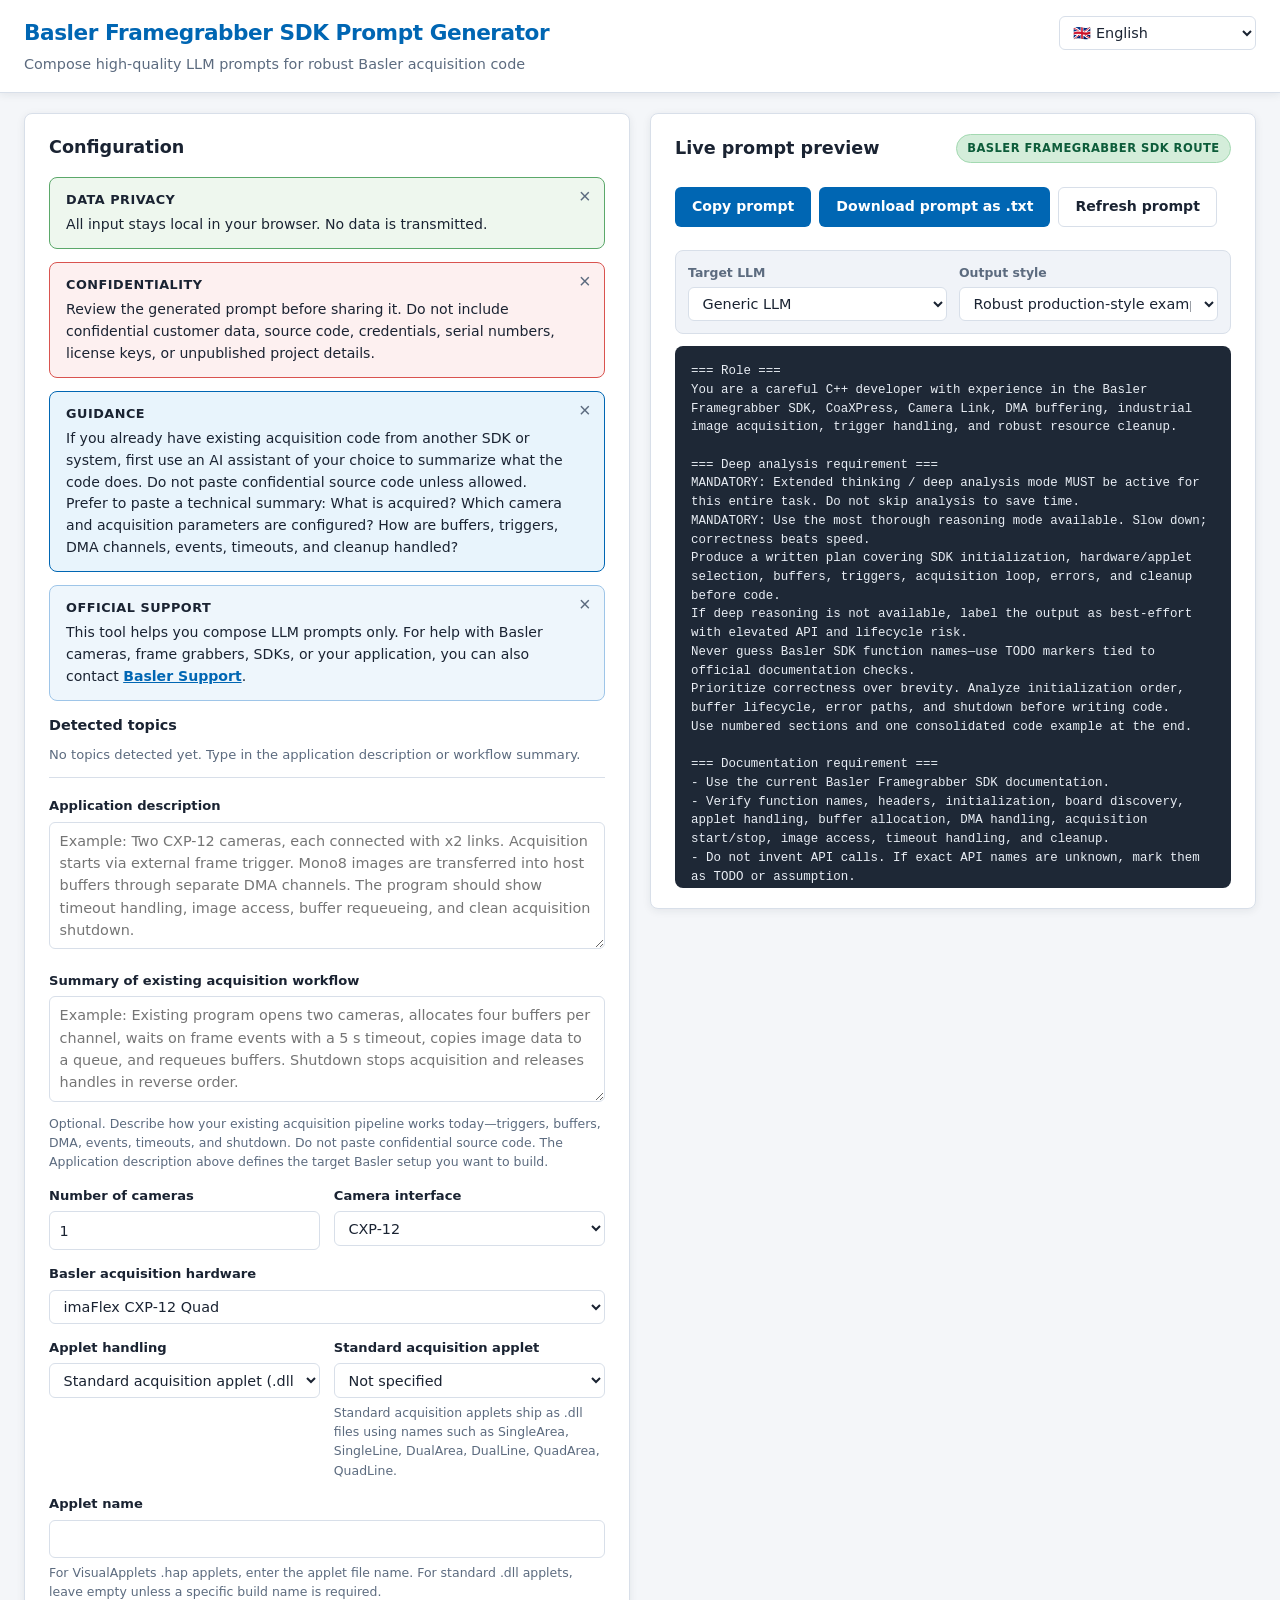
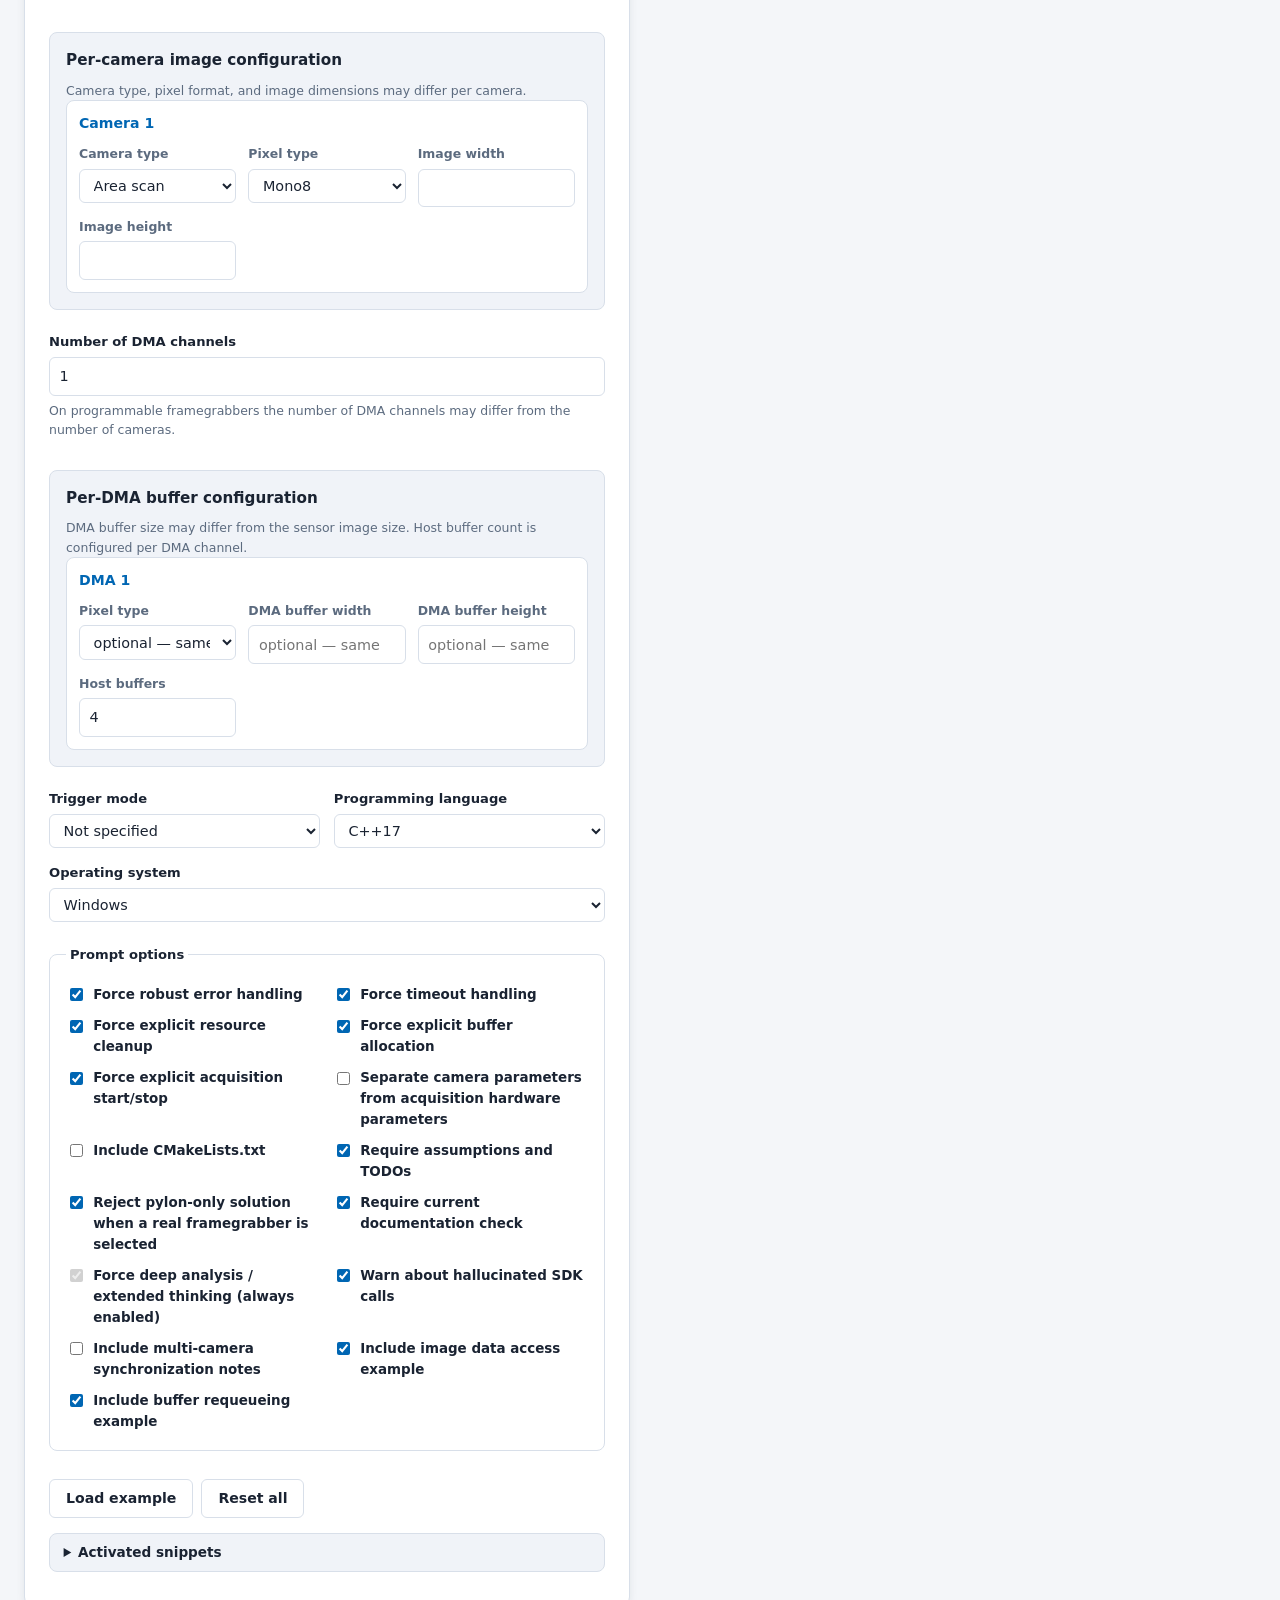
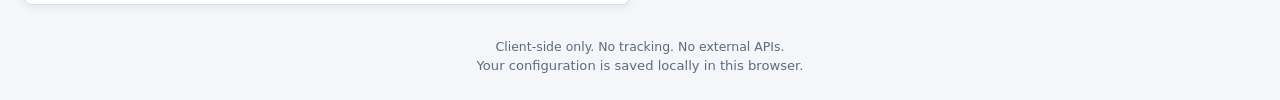
==== index.html @ e1b47b9a "Add files via upload" ====
<!DOCTYPE html>
<html lang="en">
<head>
  <meta charset="UTF-8">
  <meta name="viewport" content="width=device-width, initial-scale=1.0">
  <meta name="description" content="Compose high-quality LLM prompts for robust Basler Framegrabber SDK and pylon SDK acquisition code. Runs entirely in your browser.">
  <meta name="theme-color" content="#0066b3">
  <meta name="color-scheme" content="light">
  <meta property="og:type" content="website">
  <meta property="og:title" content="Basler Framegrabber SDK Prompt Generator">
  <meta property="og:description" content="Compose high-quality LLM prompts for robust Basler Framegrabber SDK and pylon SDK acquisition code. Runs entirely in your browser.">
  <title>Basler Framegrabber SDK Prompt Generator</title>
  <link rel="icon" href="favicon.svg" type="image/svg+xml">
  <link rel="stylesheet" href="style.css">
</head>
<body>
  <a class="skip-link" href="#main-content">Skip to main content</a>
  <noscript>
    <div class="noscript-banner" role="alert">
      This tool requires JavaScript. Enable JavaScript in your browser to generate prompts.
    </div>
  </noscript>
  <header class="site-header">
    <div class="header-inner">
      <div class="brand">
        <h1 id="site-title">Basler Framegrabber SDK Prompt Generator</h1>
        <p id="site-subtitle" class="subtitle">Compose high-quality LLM prompts for robust Basler acquisition code</p>
      </div>
      <div class="header-controls">
        <label for="ui-language" class="sr-only">UI language</label>
        <select id="ui-language" class="lang-select" aria-label="UI language"></select>
      </div>
    </div>
  </header>

  <main id="main-content" class="main-layout">
    <section class="panel panel-inputs" aria-labelledby="inputs-heading">
      <h2 id="inputs-heading" class="panel-title">Configuration</h2>

      <div class="notice notice-privacy dismissible-notice" role="status" data-notice-id="privacy">
        <button type="button" class="notice-dismiss" aria-label="Dismiss">×</button>
        <strong id="privacy-label">Data privacy</strong>
        <p id="privacy-text">All input stays local in your browser. No data is transmitted.</p>
      </div>

      <div class="notice notice-confidential dismissible-notice" role="alert" data-notice-id="confidential">
        <button type="button" class="notice-dismiss" aria-label="Dismiss">×</button>
        <strong id="confidential-label">Confidentiality</strong>
        <p id="confidential-text">Review the generated prompt before sharing it. Do not include confidential customer data, source code, credentials, serial numbers, license keys, or unpublished project details.</p>
      </div>

      <div class="notice notice-guidance dismissible-notice" data-notice-id="guidance">
        <button type="button" class="notice-dismiss" aria-label="Dismiss">×</button>
        <strong id="guidance-label">Guidance</strong>
        <p id="guidance-text">If you already have existing acquisition code from another SDK or system, first use an AI assistant of your choice to summarize what the code does. Do not paste confidential source code unless allowed. Prefer to paste a technical summary: What is acquired? Which camera and acquisition parameters are configured? How are buffers, triggers, DMA channels, events, timeouts, and cleanup handled?</p>
      </div>

      <div class="notice notice-support dismissible-notice" role="status" data-notice-id="support">
        <button type="button" class="notice-dismiss" aria-label="Dismiss">×</button>
        <strong id="support-label">Official support</strong>
        <p id="support-text">This tool helps you compose LLM prompts only. For help with Basler cameras, frame grabbers, SDKs, or your application, you can also contact <a href="https://www.baslerweb.com/en/support/contact" rel="noopener noreferrer" target="_blank">Basler Support</a>.</p>
      </div>

      <form id="prompt-form" class="config-form" novalidate>
        <div class="detected-section detected-section-top">
          <h3 id="detected-topics-title">Detected topics</h3>
          <div id="detected-tags" class="tag-list" aria-live="polite"></div>
          <p id="no-topics-text" class="muted-text hidden">No topics detected yet. Type in the application description or workflow summary.</p>
        </div>

        <div class="form-group">
          <label for="app-description" id="label-app-description">Application description</label>
          <textarea id="app-description" rows="5" placeholder=""></textarea>
        </div>

        <div class="form-group">
          <label for="workflow-summary" id="label-workflow-summary">Summary of existing acquisition workflow</label>
          <textarea id="workflow-summary" rows="4" placeholder=""></textarea>
          <p class="help-text" id="help-workflow-summary">Paste a summary of what your existing code does, not necessarily the source code itself.</p>
        </div>

        <div class="form-row">
          <div class="form-group" id="camera-count-group">
            <label for="camera-count" id="label-camera-count">Number of cameras</label>
            <input type="number" id="camera-count" min="1" value="1">
            <p id="warning-camera-count-mismatch" class="field-warning hidden" role="alert"></p>
          </div>
          <div class="form-group">
            <label for="camera-interface" id="label-camera-interface">Camera interface</label>
            <select id="camera-interface"></select>
          </div>
        </div>

        <div class="form-group">
          <label for="hardware" id="label-hardware">Basler acquisition hardware</label>
          <select id="hardware" required></select>
        </div>

        <div id="warning-interface-card" class="warning-box hidden" role="alert"></div>
        <div id="warning-interface-route" class="warning-box hidden" role="alert"></div>
        <div id="warning-cof" class="warning-box hidden" role="alert"></div>
        <div id="warning-applet" class="warning-box hidden" role="alert"></div>

        <div class="form-row">
          <div class="form-group">
            <label for="applet-handling" id="label-applet-handling">Applet handling</label>
            <select id="applet-handling"></select>
          </div>
          <div class="form-group">
            <label for="standard-acq-applet" id="label-standard-acq-applet">Standard acquisition applet</label>
            <select id="standard-acq-applet"></select>
            <p class="help-text hidden" id="help-standard-acq"></p>
            <p class="help-text hidden" id="help-standard-acq-imaflex2"></p>
          </div>
        </div>

        <div class="form-row">
          <div class="form-group form-group-wide">
            <label for="applet-name" id="label-applet-name">Applet / .hap name</label>
            <input type="text" id="applet-name" autocomplete="off">
            <p class="help-text" id="help-applet-name"></p>
            <p class="help-text hidden" id="help-auto-acq-applet"></p>
          </div>
        </div>

        <div id="warning-acquisition-hw" class="warning-box hidden" role="status"></div>

        <div id="per-camera-section" class="per-camera-section">
          <h3 id="per-camera-title" class="subsection-title">Per-camera image configuration</h3>
          <p class="help-text" id="help-per-camera-dims">Camera type, pixel format, and image dimensions may differ per camera.</p>
          <div id="per-camera-fields" class="per-camera-fields"></div>
        </div>

        <div class="form-row" id="dma-count-row">
          <div class="form-group" id="dma-count-group">
            <label for="dma-count" id="label-dma-count">Number of DMA channels</label>
            <input type="number" id="dma-count" min="1" value="1">
            <p class="help-text" id="help-dma-count-separate">On programmable framegrabbers the number of DMA channels may differ from the number of cameras.</p>
          </div>
        </div>

        <div id="per-dma-section" class="per-camera-section">
          <h3 id="per-dma-title" class="subsection-title">Per-DMA buffer configuration</h3>
          <p class="help-text" id="help-per-dma-dims">DMA buffer size and pixel format may differ from the sensor image and from other DMA channels. Host buffer count is configured per DMA channel.</p>
          <p class="help-text hidden" id="help-dma-pylon"></p>
          <div id="per-dma-fields" class="per-camera-fields"></div>
        </div>

        <div class="form-row">
          <div class="form-group">
            <label for="trigger-mode" id="label-trigger-mode">Trigger mode</label>
            <select id="trigger-mode"></select>
          </div>
          <div class="form-group">
            <label for="programming-language" id="label-programming-language">Programming language</label>
            <select id="programming-language"></select>
          </div>
        </div>

        <div class="form-row">
          <div class="form-group form-group-wide">
            <label for="operating-system" id="label-operating-system">Operating system</label>
            <select id="operating-system"></select>
          </div>
        </div>

        <fieldset class="checkbox-group">
          <legend id="legend-options">Prompt options</legend>
          <div class="checkbox-grid" id="checkbox-container"></div>
        </fieldset>

        <div class="action-bar">
          <button type="button" id="btn-load-example" class="btn btn-secondary">Load example</button>
          <button type="button" id="btn-reset" class="btn btn-secondary">Reset all</button>
        </div>

        <details class="snippets-details snippets-details-bottom" id="snippets-details">
          <summary id="snippets-summary">Activated snippets</summary>
          <ul id="activated-snippets" class="snippet-list"></ul>
        </details>
      </form>
    </section>

    <section class="panel panel-preview" aria-labelledby="preview-heading">
      <div class="preview-header">
        <h2 id="preview-heading" class="panel-title">Live prompt preview</h2>
        <span id="sdk-route-badge" class="route-badge route-framegrabber">Basler Framegrabber SDK route</span>
      </div>

      <div class="preview-actions">
        <button type="button" id="btn-copy" class="btn btn-primary">Copy prompt</button>
        <button type="button" id="btn-download" class="btn btn-primary">Download prompt as .txt</button>
        <button type="button" id="btn-refresh" class="btn btn-secondary">Refresh prompt</button>
      </div>

      <p id="copy-status" class="status-text" aria-live="polite"></p>

      <div class="preview-output-controls">
        <div class="form-group">
          <label for="target-llm" id="label-target-llm">Target LLM</label>
          <select id="target-llm"></select>
        </div>
        <div class="form-group">
          <label for="output-style" id="label-output-style">Output style</label>
          <select id="output-style"></select>
        </div>
      </div>

      <pre id="prompt-preview" class="prompt-preview" aria-label="Generated prompt preview"></pre>
    </section>
  </main>

  <footer class="site-footer">
    <p id="footer-text">Client-side only. No tracking. No external APIs.</p>
    <p id="footer-autosave" class="footer-note">Your configuration is saved locally in this browser.</p>
  </footer>

  <script src="prompt-bodies.js"></script>
  <script src="prompt-locales-extra.js"></script>
  <script src="script.js"></script>
</body>
</html>
---- style.css ----
/* Basler Framegrabber SDK Prompt Generator — styles */

:root {
  --bg: #f4f6f9;
  --surface: #ffffff;
  --surface-alt: #f0f3f8;
  --text: #1a2332;
  --text-muted: #5c6b7f;
  --border: #d8dfe9;
  --accent: #0066b3;
  --accent-hover: #004f8c;
  --accent-light: #e8f4fc;
  --success: #1a7f4b;
  --warning-bg: #fff8e6;
  --warning-border: #e6a800;
  --warning-text: #6b4f00;
  --danger-bg: #fef2f2;
  --danger-border: #e05252;
  --privacy-bg: #eef7ee;
  --privacy-border: #5ba86a;
  --confidential-bg: #fdf0f0;
  --confidential-border: #d9534f;
  --route-fg: #0d5c3a;
  --route-fg-bg: #d4edda;
  --route-pylon: #5c3d0d;
  --route-pylon-bg: #fff3cd;
  --radius: 8px;
  --shadow: 0 2px 8px rgba(26, 35, 50, 0.08);
  --font: "Segoe UI", system-ui, -apple-system, BlinkMacSystemFont, sans-serif;
  --mono: "Cascadia Code", "Consolas", "Courier New", monospace;
  --header-h: auto;
}

*,
*::before,
*::after {
  box-sizing: border-box;
}

html {
  scroll-behavior: smooth;
}

body {
  margin: 0;
  font-family: var(--font);
  font-size: 15px;
  line-height: 1.55;
  color: var(--text);
  background: var(--bg);
  min-height: 100vh;
}

.skip-link {
  position: absolute;
  left: -9999px;
  top: 0;
  z-index: 1000;
  padding: 0.6rem 1rem;
  background: var(--accent);
  color: #fff;
  text-decoration: none;
  border-radius: 0 0 var(--radius) 0;
  font-weight: 600;
}

.skip-link:focus {
  left: 0;
}

.noscript-banner {
  margin: 0;
  padding: 0.85rem 1rem;
  background: var(--warning-bg);
  border-bottom: 1px solid var(--warning-border);
  color: var(--warning-text);
  text-align: center;
  font-weight: 600;
}

.not-found-page {
  max-width: 36rem;
  margin: 4rem auto;
  padding: 1.5rem;
  text-align: center;
}

.not-found-page h1 {
  margin-top: 0;
}

.not-found-page .btn {
  display: inline-block;
  text-decoration: none;
}

.footer-note {
  margin: 0.35rem 0 0;
  font-size: 0.82rem;
  color: var(--text-muted);
}

.sr-only {
  position: absolute;
  width: 1px;
  height: 1px;
  padding: 0;
  margin: -1px;
  overflow: hidden;
  clip: rect(0, 0, 0, 0);
  white-space: nowrap;
  border: 0;
}

/* Header */
.site-header {
  background: var(--surface);
  border-bottom: 1px solid var(--border);
  box-shadow: var(--shadow);
  position: sticky;
  top: 0;
  z-index: 100;
}

.header-inner {
  max-width: 1440px;
  margin: 0 auto;
  padding: 1rem 1.5rem;
  display: flex;
  flex-wrap: wrap;
  align-items: flex-start;
  justify-content: space-between;
  gap: 1rem;
}

.brand h1 {
  margin: 0;
  font-size: 1.35rem;
  font-weight: 650;
  color: var(--accent);
  letter-spacing: -0.02em;
}

.subtitle {
  margin: 0.25rem 0 0;
  font-size: 0.9rem;
  color: var(--text-muted);
}

.header-controls select,
.lang-select {
  min-width: 160px;
}

/* Main layout */
.main-layout {
  max-width: 1440px;
  margin: 0 auto;
  padding: 1.25rem 1.5rem 2rem;
  display: grid;
  grid-template-columns: minmax(320px, 1fr) minmax(360px, 1fr);
  gap: 1.25rem;
  align-items: start;
}

.panel {
  background: var(--surface);
  border: 1px solid var(--border);
  border-radius: var(--radius);
  box-shadow: var(--shadow);
  padding: 1.25rem 1.5rem;
}

.panel-title {
  margin: 0 0 1rem;
  font-size: 1.1rem;
  font-weight: 650;
  color: var(--text);
}

/* Notices */
.notice {
  border-radius: var(--radius);
  padding: 0.75rem 1rem;
  margin-bottom: 0.85rem;
  font-size: 0.88rem;
  position: relative;
  padding-right: 2rem;
}

.dismissible-notice.hidden {
  display: none;
}

.notice-dismiss {
  position: absolute;
  top: 0.35rem;
  right: 0.45rem;
  width: 1.5rem;
  height: 1.5rem;
  border: none;
  background: transparent;
  color: var(--text-muted);
  font-size: 1.25rem;
  line-height: 1;
  cursor: pointer;
  border-radius: 4px;
  padding: 0;
}

.notice-dismiss:hover {
  color: var(--text);
  background: rgba(0, 0, 0, 0.06);
}

.notice strong {
  display: block;
  margin-bottom: 0.25rem;
  font-size: 0.8rem;
  text-transform: uppercase;
  letter-spacing: 0.04em;
}

.notice p {
  margin: 0;
}

.notice-privacy {
  background: var(--privacy-bg);
  border: 1px solid var(--privacy-border);
}

.notice-confidential {
  background: var(--confidential-bg);
  border: 1px solid var(--confidential-border);
}

.notice-guidance {
  background: var(--accent-light);
  border: 1px solid var(--accent);
}

.notice-support {
  background: #eef6fc;
  border: 1px solid #9ec5e8;
}

.notice a {
  color: var(--accent);
  font-weight: 600;
}

.notice a:hover {
  text-decoration: underline;
}

/* Warnings */
.warning-box {
  background: var(--warning-bg);
  border: 1px solid var(--warning-border);
  color: var(--warning-text);
  border-radius: var(--radius);
  padding: 0.65rem 0.9rem;
  margin-bottom: 0.85rem;
  font-size: 0.88rem;
}

.warning-box.hidden {
  display: none;
}

/* Form */
.config-form {
  display: flex;
  flex-direction: column;
  gap: 0.15rem;
}

.form-group {
  margin-bottom: 0.75rem;
  flex: 1;
  min-width: 0;
}

.form-row {
  display: flex;
  gap: 0.85rem;
  flex-wrap: wrap;
}

.form-row .form-group {
  flex: 1 1 140px;
}

label {
  display: block;
  font-size: 0.82rem;
  font-weight: 600;
  margin-bottom: 0.3rem;
  color: var(--text);
}

input[type="text"],
input[type="number"],
select,
textarea {
  width: 100%;
  font: inherit;
  font-size: 0.9rem;
  padding: 0.45rem 0.6rem;
  border: 1px solid var(--border);
  border-radius: 6px;
  background: var(--surface);
  color: var(--text);
  transition: border-color 0.15s, box-shadow 0.15s;
}

input:focus,
select:focus,
textarea:focus {
  outline: none;
  border-color: var(--accent);
  box-shadow: 0 0 0 3px rgba(0, 102, 179, 0.15);
}

input:disabled,
select:disabled,
textarea:disabled {
  background: var(--surface-alt);
  color: var(--text-muted);
  cursor: not-allowed;
}

textarea {
  resize: vertical;
  min-height: 80px;
}

.help-text {
  margin: 0.3rem 0 0;
  font-size: 0.78rem;
  color: var(--text-muted);
}

.help-text.hidden {
  display: none;
}

/* Checkboxes */
.checkbox-group {
  border: 1px solid var(--border);
  border-radius: var(--radius);
  padding: 0.75rem 1rem;
  margin: 0.5rem 0 0.85rem;
}

.checkbox-group legend {
  font-size: 0.82rem;
  font-weight: 600;
  padding: 0 0.25rem;
}

.checkbox-grid {
  display: grid;
  grid-template-columns: repeat(auto-fill, minmax(240px, 1fr));
  gap: 0.35rem 0.75rem;
  margin-top: 0.5rem;
}

.checkbox-item {
  display: flex;
  align-items: flex-start;
  gap: 0.45rem;
  font-size: 0.84rem;
  cursor: pointer;
}

.checkbox-item input {
  margin-top: 0.2rem;
  flex-shrink: 0;
  accent-color: var(--accent);
}

/* Tags */
.detected-section {
  margin-top: 0.5rem;
}

.detected-section-top {
  margin-top: 0;
  margin-bottom: 1rem;
  padding-bottom: 0.75rem;
  border-bottom: 1px solid var(--border);
}

.snippets-details-top,
.snippets-details-bottom {
  margin-top: 1rem;
  margin-bottom: 0;
}

.form-group-wide {
  flex: 1 1 100%;
}

.detected-section h3 {
  margin: 0 0 0.5rem;
  font-size: 0.9rem;
  font-weight: 600;
}

.tag-list {
  display: flex;
  flex-wrap: wrap;
  gap: 0.4rem;
}

.tag {
  display: inline-block;
  padding: 0.2rem 0.55rem;
  font-size: 0.78rem;
  font-weight: 500;
  background: var(--accent-light);
  color: var(--accent);
  border: 1px solid rgba(0, 102, 179, 0.25);
  border-radius: 999px;
}

.muted-text {
  font-size: 0.82rem;
  color: var(--text-muted);
  margin: 0;
}

.muted-text.hidden {
  display: none;
}

/* Snippets collapsible */
.snippets-details {
  margin: 0.75rem 0;
  border: 1px solid var(--border);
  border-radius: var(--radius);
  padding: 0.5rem 0.85rem;
  background: var(--surface-alt);
}

.snippets-details summary {
  cursor: pointer;
  font-size: 0.85rem;
  font-weight: 600;
  user-select: none;
}

.snippet-list {
  margin: 0.65rem 0 0.25rem;
  padding-left: 1.2rem;
  font-size: 0.82rem;
  color: var(--text-muted);
}

.snippet-list li {
  margin-bottom: 0.45rem;
}

.snippet-list strong {
  color: var(--text);
  font-size: 0.8rem;
}

/* Buttons */
.action-bar,
.preview-actions {
  display: flex;
  flex-wrap: wrap;
  gap: 0.5rem;
  margin-top: 0.75rem;
}

.btn {
  font: inherit;
  font-size: 0.88rem;
  font-weight: 600;
  padding: 0.5rem 1rem;
  border-radius: 6px;
  border: 1px solid transparent;
  cursor: pointer;
  transition: background 0.15s, border-color 0.15s, transform 0.1s;
}

.btn:active {
  transform: scale(0.98);
}

.btn-primary {
  background: var(--accent);
  color: #fff;
}

.btn-primary:hover {
  background: var(--accent-hover);
}

.btn-secondary {
  background: var(--surface);
  color: var(--text);
  border-color: var(--border);
}

.btn-secondary:hover {
  background: var(--surface-alt);
  border-color: var(--accent);
}

/* Preview panel */
.panel-preview {
  position: sticky;
  top: 5.5rem;
  max-height: calc(100vh - 6.5rem);
  display: flex;
  flex-direction: column;
}

.preview-header {
  display: flex;
  flex-wrap: wrap;
  align-items: center;
  justify-content: space-between;
  gap: 0.5rem;
  margin-bottom: 0.75rem;
}

.preview-header .panel-title {
  margin: 0;
}

.preview-output-controls {
  display: grid;
  grid-template-columns: 1fr 1fr;
  gap: 0.75rem;
  margin-bottom: 0.75rem;
  padding: 0.75rem;
  background: var(--surface-alt);
  border: 1px solid var(--border);
  border-radius: var(--radius);
}

.preview-output-controls .form-group {
  margin: 0;
}

.preview-output-controls label {
  font-size: 0.78rem;
  color: var(--text-muted);
  margin-bottom: 0.25rem;
}

.preview-output-controls select {
  width: 100%;
}

@media (max-width: 520px) {
  .preview-output-controls {
    grid-template-columns: 1fr;
  }
}

.route-badge {
  display: inline-block;
  font-size: 0.72rem;
  font-weight: 700;
  text-transform: uppercase;
  letter-spacing: 0.04em;
  padding: 0.3rem 0.65rem;
  border-radius: 999px;
  white-space: nowrap;
}

.route-framegrabber {
  background: var(--route-fg-bg);
  color: var(--route-fg);
  border: 1px solid #a3d9b1;
}

.route-pylon {
  background: var(--route-pylon-bg);
  color: var(--route-pylon);
  border: 1px solid #e6c87a;
}

.status-text {
  font-size: 0.8rem;
  color: var(--success);
  margin: 0 0 0.5rem;
  min-height: 1.2em;
}

.prompt-preview {
  flex: 1;
  overflow: auto;
  margin: 0;
  padding: 1rem;
  font-family: var(--mono);
  font-size: 0.78rem;
  line-height: 1.5;
  background: #1e2836;
  color: #e8edf4;
  border-radius: var(--radius);
  white-space: pre-wrap;
  word-break: break-word;
  min-height: 400px;
}

/* Footer */
.site-footer {
  max-width: 1440px;
  margin: 0 auto;
  padding: 0 1.5rem 1.5rem;
  text-align: center;
  font-size: 0.78rem;
  color: var(--text-muted);
}

.site-footer p {
  margin: 0;
}

/* Responsive */
@media (max-width: 960px) {
  .main-layout {
    grid-template-columns: 1fr;
  }

  .panel-preview {
    position: static;
    max-height: none;
  }

  .prompt-preview {
    min-height: 300px;
  }
}

@media (max-width: 480px) {
  .header-inner,
  .main-layout {
    padding-left: 1rem;
    padding-right: 1rem;
  }

  .checkbox-grid {
    grid-template-columns: 1fr;
  }
}

/* Reduced motion */
@media (prefers-reduced-motion: reduce) {
  html {
    scroll-behavior: auto;
  }

  .btn:active {
    transform: none;
  }
}

/* Print */
@media print {
  .site-header,
  .panel-inputs,
  .preview-actions,
  .site-footer {
    display: none;
  }

  .main-layout {
    display: block;
    padding: 0;
  }

  .panel-preview {
    position: static;
    border: none;
    box-shadow: none;
  }

  .prompt-preview {
    background: #fff;
    color: #000;
    border: 1px solid #ccc;
  }
}

/* Per-camera configuration */
.per-camera-section {
  margin: 1rem 0 1.25rem;
  padding: 1rem;
  background: var(--surface-alt);
  border: 1px solid var(--border);
  border-radius: var(--radius);
}

.subsection-title {
  margin: 0 0 0.5rem;
  font-size: 0.95rem;
  font-weight: 600;
  color: var(--text);
}

.per-camera-fields {
  display: flex;
  flex-direction: column;
  gap: 0.85rem;
}

.per-camera-row {
  padding: 0.75rem;
  background: var(--surface);
  border: 1px solid var(--border);
  border-radius: var(--radius);
}

.per-camera-row-title {
  margin: 0 0 0.6rem;
  font-size: 0.88rem;
  font-weight: 600;
  color: var(--accent);
}

.per-camera-grid {
  display: grid;
  grid-template-columns: repeat(auto-fill, minmax(7.5rem, 1fr));
  gap: 0.6rem 0.75rem;
}

.per-camera-grid .form-group {
  margin: 0;
}

.per-camera-grid label {
  font-size: 0.78rem;
  color: var(--text-muted);
}

.per-camera-grid select {
  width: 100%;
  min-width: 0;
}

.per-camera-grid input {
  width: 100%;
  min-width: 0;
}

/* Camera count mismatch warning */
.field-warning {
  display: flex;
  align-items: flex-start;
  gap: 0.35rem;
  margin: 0.35rem 0 0;
  font-size: 0.82rem;
  color: #c62828;
  line-height: 1.4;
}

.field-warning::before {
  content: "⚠";
  flex-shrink: 0;
  font-size: 0.9rem;
}

.field-warning.hidden {
  display: none;
}

#camera-count-group.has-mismatch label {
  color: #c62828;
}

#camera-count-group.has-mismatch #camera-count {
  border-color: #c62828;
  box-shadow: 0 0 0 2px rgba(198, 40, 40, 0.15);
}
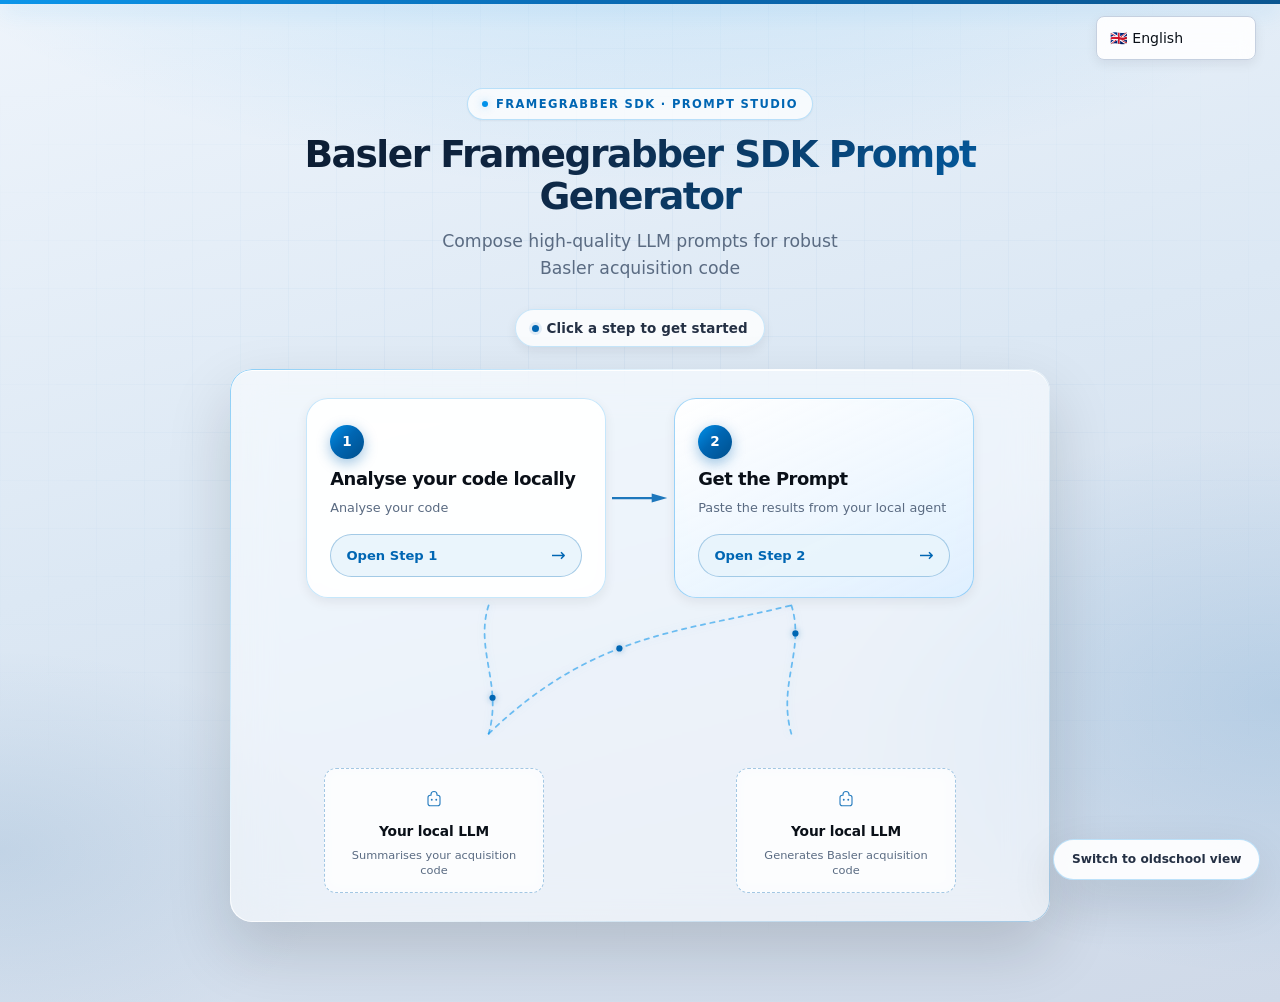
==== commit da0a2892: "Version 2.0" ====
--- a/index.html
+++ b/index.html
@@ -1,222 +1,409 @@
-<!DOCTYPE html>
-<html lang="en">
-<head>
-  <meta charset="UTF-8">
-  <meta name="viewport" content="width=device-width, initial-scale=1.0">
-  <meta name="description" content="Compose high-quality LLM prompts for robust Basler Framegrabber SDK and pylon SDK acquisition code. Runs entirely in your browser.">
-  <meta name="theme-color" content="#0066b3">
-  <meta name="color-scheme" content="light">
-  <meta property="og:type" content="website">
-  <meta property="og:title" content="Basler Framegrabber SDK Prompt Generator">
-  <meta property="og:description" content="Compose high-quality LLM prompts for robust Basler Framegrabber SDK and pylon SDK acquisition code. Runs entirely in your browser.">
-  <title>Basler Framegrabber SDK Prompt Generator</title>
-  <link rel="icon" href="favicon.svg" type="image/svg+xml">
-  <link rel="stylesheet" href="style.css">
-</head>
-<body>
-  <a class="skip-link" href="#main-content">Skip to main content</a>
-  <noscript>
-    <div class="noscript-banner" role="alert">
-      This tool requires JavaScript. Enable JavaScript in your browser to generate prompts.
-    </div>
-  </noscript>
-  <header class="site-header">
-    <div class="header-inner">
-      <div class="brand">
-        <h1 id="site-title">Basler Framegrabber SDK Prompt Generator</h1>
-        <p id="site-subtitle" class="subtitle">Compose high-quality LLM prompts for robust Basler acquisition code</p>
-      </div>
-      <div class="header-controls">
-        <label for="ui-language" class="sr-only">UI language</label>
-        <select id="ui-language" class="lang-select" aria-label="UI language"></select>
-      </div>
-    </div>
-  </header>
-
-  <main id="main-content" class="main-layout">
-    <section class="panel panel-inputs" aria-labelledby="inputs-heading">
-      <h2 id="inputs-heading" class="panel-title">Configuration</h2>
-
-      <div class="notice notice-privacy dismissible-notice" role="status" data-notice-id="privacy">
-        <button type="button" class="notice-dismiss" aria-label="Dismiss">×</button>
-        <strong id="privacy-label">Data privacy</strong>
-        <p id="privacy-text">All input stays local in your browser. No data is transmitted.</p>
-      </div>
-
-      <div class="notice notice-confidential dismissible-notice" role="alert" data-notice-id="confidential">
-        <button type="button" class="notice-dismiss" aria-label="Dismiss">×</button>
-        <strong id="confidential-label">Confidentiality</strong>
-        <p id="confidential-text">Review the generated prompt before sharing it. Do not include confidential customer data, source code, credentials, serial numbers, license keys, or unpublished project details.</p>
-      </div>
-
-      <div class="notice notice-guidance dismissible-notice" data-notice-id="guidance">
-        <button type="button" class="notice-dismiss" aria-label="Dismiss">×</button>
-        <strong id="guidance-label">Guidance</strong>
-        <p id="guidance-text">If you already have existing acquisition code from another SDK or system, first use an AI assistant of your choice to summarize what the code does. Do not paste confidential source code unless allowed. Prefer to paste a technical summary: What is acquired? Which camera and acquisition parameters are configured? How are buffers, triggers, DMA channels, events, timeouts, and cleanup handled?</p>
-      </div>
-
-      <div class="notice notice-support dismissible-notice" role="status" data-notice-id="support">
-        <button type="button" class="notice-dismiss" aria-label="Dismiss">×</button>
-        <strong id="support-label">Official support</strong>
-        <p id="support-text">This tool helps you compose LLM prompts only. For help with Basler cameras, frame grabbers, SDKs, or your application, you can also contact <a href="https://www.baslerweb.com/en/support/contact" rel="noopener noreferrer" target="_blank">Basler Support</a>.</p>
-      </div>
-
-      <form id="prompt-form" class="config-form" novalidate>
-        <div class="detected-section detected-section-top">
-          <h3 id="detected-topics-title">Detected topics</h3>
-          <div id="detected-tags" class="tag-list" aria-live="polite"></div>
-          <p id="no-topics-text" class="muted-text hidden">No topics detected yet. Type in the application description or workflow summary.</p>
-        </div>
-
-        <div class="form-group">
-          <label for="app-description" id="label-app-description">Application description</label>
-          <textarea id="app-description" rows="5" placeholder=""></textarea>
-        </div>
-
-        <div class="form-group">
-          <label for="workflow-summary" id="label-workflow-summary">Summary of existing acquisition workflow</label>
-          <textarea id="workflow-summary" rows="4" placeholder=""></textarea>
-          <p class="help-text" id="help-workflow-summary">Paste a summary of what your existing code does, not necessarily the source code itself.</p>
-        </div>
-
-        <div class="form-row">
-          <div class="form-group" id="camera-count-group">
-            <label for="camera-count" id="label-camera-count">Number of cameras</label>
-            <input type="number" id="camera-count" min="1" value="1">
-            <p id="warning-camera-count-mismatch" class="field-warning hidden" role="alert"></p>
-          </div>
-          <div class="form-group">
-            <label for="camera-interface" id="label-camera-interface">Camera interface</label>
-            <select id="camera-interface"></select>
-          </div>
-        </div>
-
-        <div class="form-group">
-          <label for="hardware" id="label-hardware">Basler acquisition hardware</label>
-          <select id="hardware" required></select>
-        </div>
-
-        <div id="warning-interface-card" class="warning-box hidden" role="alert"></div>
-        <div id="warning-interface-route" class="warning-box hidden" role="alert"></div>
-        <div id="warning-cof" class="warning-box hidden" role="alert"></div>
-        <div id="warning-applet" class="warning-box hidden" role="alert"></div>
-
-        <div class="form-row">
-          <div class="form-group">
-            <label for="applet-handling" id="label-applet-handling">Applet handling</label>
-            <select id="applet-handling"></select>
-          </div>
-          <div class="form-group">
-            <label for="standard-acq-applet" id="label-standard-acq-applet">Standard acquisition applet</label>
-            <select id="standard-acq-applet"></select>
-            <p class="help-text hidden" id="help-standard-acq"></p>
-            <p class="help-text hidden" id="help-standard-acq-imaflex2"></p>
-          </div>
-        </div>
-
-        <div class="form-row">
-          <div class="form-group form-group-wide">
-            <label for="applet-name" id="label-applet-name">Applet / .hap name</label>
-            <input type="text" id="applet-name" autocomplete="off">
-            <p class="help-text" id="help-applet-name"></p>
-            <p class="help-text hidden" id="help-auto-acq-applet"></p>
-          </div>
-        </div>
-
-        <div id="warning-acquisition-hw" class="warning-box hidden" role="status"></div>
-
-        <div id="per-camera-section" class="per-camera-section">
-          <h3 id="per-camera-title" class="subsection-title">Per-camera image configuration</h3>
-          <p class="help-text" id="help-per-camera-dims">Camera type, pixel format, and image dimensions may differ per camera.</p>
-          <div id="per-camera-fields" class="per-camera-fields"></div>
-        </div>
-
-        <div class="form-row" id="dma-count-row">
-          <div class="form-group" id="dma-count-group">
-            <label for="dma-count" id="label-dma-count">Number of DMA channels</label>
-            <input type="number" id="dma-count" min="1" value="1">
-            <p class="help-text" id="help-dma-count-separate">On programmable framegrabbers the number of DMA channels may differ from the number of cameras.</p>
-          </div>
-        </div>
-
-        <div id="per-dma-section" class="per-camera-section">
-          <h3 id="per-dma-title" class="subsection-title">Per-DMA buffer configuration</h3>
-          <p class="help-text" id="help-per-dma-dims">DMA buffer size and pixel format may differ from the sensor image and from other DMA channels. Host buffer count is configured per DMA channel.</p>
-          <p class="help-text hidden" id="help-dma-pylon"></p>
-          <div id="per-dma-fields" class="per-camera-fields"></div>
-        </div>
-
-        <div class="form-row">
-          <div class="form-group">
-            <label for="trigger-mode" id="label-trigger-mode">Trigger mode</label>
-            <select id="trigger-mode"></select>
-          </div>
-          <div class="form-group">
-            <label for="programming-language" id="label-programming-language">Programming language</label>
-            <select id="programming-language"></select>
-          </div>
-        </div>
-
-        <div class="form-row">
-          <div class="form-group form-group-wide">
-            <label for="operating-system" id="label-operating-system">Operating system</label>
-            <select id="operating-system"></select>
-          </div>
-        </div>
-
-        <fieldset class="checkbox-group">
-          <legend id="legend-options">Prompt options</legend>
-          <div class="checkbox-grid" id="checkbox-container"></div>
-        </fieldset>
-
-        <div class="action-bar">
-          <button type="button" id="btn-load-example" class="btn btn-secondary">Load example</button>
-          <button type="button" id="btn-reset" class="btn btn-secondary">Reset all</button>
-        </div>
-
-        <details class="snippets-details snippets-details-bottom" id="snippets-details">
-          <summary id="snippets-summary">Activated snippets</summary>
-          <ul id="activated-snippets" class="snippet-list"></ul>
-        </details>
-      </form>
-    </section>
-
-    <section class="panel panel-preview" aria-labelledby="preview-heading">
-      <div class="preview-header">
-        <h2 id="preview-heading" class="panel-title">Live prompt preview</h2>
-        <span id="sdk-route-badge" class="route-badge route-framegrabber">Basler Framegrabber SDK route</span>
-      </div>
-
-      <div class="preview-actions">
-        <button type="button" id="btn-copy" class="btn btn-primary">Copy prompt</button>
-        <button type="button" id="btn-download" class="btn btn-primary">Download prompt as .txt</button>
-        <button type="button" id="btn-refresh" class="btn btn-secondary">Refresh prompt</button>
-      </div>
-
-      <p id="copy-status" class="status-text" aria-live="polite"></p>
-
-      <div class="preview-output-controls">
-        <div class="form-group">
-          <label for="target-llm" id="label-target-llm">Target LLM</label>
-          <select id="target-llm"></select>
-        </div>
-        <div class="form-group">
-          <label for="output-style" id="label-output-style">Output style</label>
-          <select id="output-style"></select>
-        </div>
-      </div>
-
-      <pre id="prompt-preview" class="prompt-preview" aria-label="Generated prompt preview"></pre>
-    </section>
-  </main>
-
-  <footer class="site-footer">
-    <p id="footer-text">Client-side only. No tracking. No external APIs.</p>
-    <p id="footer-autosave" class="footer-note">Your configuration is saved locally in this browser.</p>
-  </footer>
-
-  <script src="prompt-bodies.js"></script>
-  <script src="prompt-locales-extra.js"></script>
-  <script src="script.js"></script>
-</body>
-</html>
+<!DOCTYPE html>
+<html lang="en">
+<head>
+  <meta charset="UTF-8">
+  <meta name="viewport" content="width=device-width, initial-scale=1.0">
+  <meta name="description" content="Compose high-quality LLM prompts for robust Basler Framegrabber SDK and pylon SDK acquisition code. Runs entirely in your browser.">
+  <meta name="theme-color" content="#0066b3">
+  <meta name="color-scheme" content="light">
+  <meta property="og:type" content="website">
+  <meta property="og:title" content="Basler Framegrabber SDK Prompt Generator">
+  <meta property="og:description" content="Compose high-quality LLM prompts for robust Basler Framegrabber SDK and pylon SDK acquisition code. Runs entirely in your browser.">
+  <title>Basler Framegrabber SDK Prompt Generator</title>
+  <link rel="icon" href="favicon.svg" type="image/svg+xml">
+  <link rel="stylesheet" href="style.css">
+</head>
+<body class="view-modern">
+  <a class="skip-link" href="#main-content">Skip to main content</a>
+  <noscript>
+    <div class="noscript-banner" role="alert">
+      This tool requires JavaScript. Enable JavaScript in your browser to generate prompts.
+    </div>
+  </noscript>
+
+  <section class="modern-landing" id="modern-landing" aria-label="Get started">
+    <div class="modern-landing-bg" aria-hidden="true"></div>
+    <div class="modern-landing-inner">
+      <div class="modern-hero-copy">
+        <p id="modern-hero-eyebrow" class="modern-hero-eyebrow">Framegrabber SDK · Prompt Studio</p>
+        <h2 id="modern-hero-title" class="modern-hero-title">Basler Framegrabber SDK Prompt Generator</h2>
+        <p id="modern-hero-subtitle" class="modern-hero-subtitle">Compose high-quality LLM prompts for robust Basler acquisition code</p>
+      </div>
+      <div class="modern-brand" aria-hidden="true">
+        <span class="modern-brand-mark"></span>
+      </div>
+      <p id="modern-landing-hint" class="modern-landing-hint">Click a step to get started</p>
+      <div class="modern-stage">
+        <div class="modern-workflow-diagram" role="group" aria-label="Workflow overview">
+        <div class="modern-wf-top">
+          <button type="button" class="modern-step-card" id="modern-step-1" data-step="1">
+            <span class="modern-step-num" aria-hidden="true">1</span>
+            <span id="modern-step-1-label" class="modern-step-label">Analyse your code locally</span>
+            <span id="modern-step-1-action" class="modern-step-desc">Analyse your code</span>
+            <span class="modern-step-cta">
+              <span id="modern-step-1-cta">Open Step 1</span>
+              <span class="modern-step-cta-arrow" aria-hidden="true">→</span>
+            </span>
+          </button>
+
+          <div class="modern-wf-straight" aria-hidden="true">
+            <svg class="modern-wf-straight-svg" viewBox="0 0 64 16" preserveAspectRatio="none" xmlns="http://www.w3.org/2000/svg">
+              <path class="modern-wf-straight-shape" d="M0 6.5 H46 L46 2 L64 8 L46 14 L46 9.5 H0 Z" />
+            </svg>
+          </div>
+
+          <button type="button" class="modern-step-card modern-step-card-accent" id="modern-step-2" data-step="2">
+            <span class="modern-step-num" aria-hidden="true">2</span>
+            <span id="modern-step-2-label" class="modern-step-label">Get the Prompt</span>
+            <span id="modern-step-2-action" class="modern-step-desc">Paste the results from your local agent</span>
+            <span class="modern-step-cta">
+              <span id="modern-step-2-cta">Open Step 2</span>
+              <span class="modern-step-cta-arrow" aria-hidden="true">→</span>
+            </span>
+          </button>
+        </div>
+
+        <div class="modern-wf-flow" aria-hidden="true">
+          <svg class="modern-wf-curves" viewBox="0 0 640 200" preserveAspectRatio="xMidYMid meet" xmlns="http://www.w3.org/2000/svg">
+            <path class="modern-wf-curve modern-wf-curve-down-1" d="M 148 6 C 132 56, 164 96, 148 152" />
+            <path class="modern-wf-curve modern-wf-curve-up-2" d="M 148 152 C 268 36, 372 36, 492 6" />
+            <path class="modern-wf-curve modern-wf-curve-down-3" d="M 492 6 C 508 56, 476 96, 492 152" />
+            <circle class="modern-wf-curve-dot modern-wf-curve-dot-1" r="3.5" cx="148" cy="6">
+              <animateMotion dur="2.2s" repeatCount="indefinite" path="M 0 0 C -16 50, 16 90, 0 146" />
+            </circle>
+            <circle class="modern-wf-curve-dot modern-wf-curve-dot-2" r="3.5" cx="148" cy="152">
+              <animateMotion dur="2.2s" begin="0.55s" repeatCount="indefinite" path="M 0 0 C 120 -116, 224 -116, 344 -146" />
+            </circle>
+            <circle class="modern-wf-curve-dot modern-wf-curve-dot-3" r="3.5" cx="492" cy="6">
+              <animateMotion dur="2.2s" begin="1.1s" repeatCount="indefinite" path="M 0 0 C 16 50, -16 90, 0 146" />
+            </circle>
+          </svg>
+
+          <div class="modern-wf-llm-row">
+            <div class="modern-llm-node modern-llm-node-a">
+              <span class="modern-llm-icon" aria-hidden="true">
+                <svg width="18" height="18" viewBox="0 0 24 24" fill="none" xmlns="http://www.w3.org/2000/svg">
+                  <path d="M12 2a4 4 0 0 1 4 4v1h1a3 3 0 0 1 3 3v8a3 3 0 0 1-3 3H7a3 3 0 0 1-3-3v-8a3 3 0 0 1 3-3h1V6a4 4 0 0 1 4-4z" stroke="currentColor" stroke-width="1.5"/>
+                  <circle cx="9" cy="13" r="1.25" fill="currentColor"/>
+                  <circle cx="15" cy="13" r="1.25" fill="currentColor"/>
+                </svg>
+              </span>
+              <span id="modern-llm-label-1" class="modern-llm-label">Your local LLM</span>
+              <span id="modern-llm-hint-1" class="modern-llm-hint">Summarises your acquisition code</span>
+            </div>
+
+            <div class="modern-llm-node modern-llm-node-b">
+              <span class="modern-llm-icon" aria-hidden="true">
+                <svg width="18" height="18" viewBox="0 0 24 24" fill="none" xmlns="http://www.w3.org/2000/svg">
+                  <path d="M12 2a4 4 0 0 1 4 4v1h1a3 3 0 0 1 3 3v8a3 3 0 0 1-3 3H7a3 3 0 0 1-3-3v-8a3 3 0 0 1 3-3h1V6a4 4 0 0 1 4-4z" stroke="currentColor" stroke-width="1.5"/>
+                  <circle cx="9" cy="13" r="1.25" fill="currentColor"/>
+                  <circle cx="15" cy="13" r="1.25" fill="currentColor"/>
+                </svg>
+              </span>
+              <span id="modern-llm-label-2" class="modern-llm-label">Your local LLM</span>
+              <span id="modern-llm-hint-2" class="modern-llm-hint">Generates Basler acquisition code</span>
+            </div>
+          </div>
+        </div>
+        </div>
+      </div>
+    </div>
+  </section>
+
+  <header class="site-header">
+    <div class="header-inner">
+      <div class="brand">
+        <h1 id="site-title">Basler Framegrabber SDK Prompt Generator</h1>
+        <p id="site-subtitle" class="subtitle">Compose high-quality LLM prompts for robust Basler acquisition code</p>
+      </div>
+      <div class="header-controls">
+        <label for="ui-language" class="sr-only">UI language</label>
+        <select id="ui-language" class="lang-select" aria-label="UI language"></select>
+      </div>
+    </div>
+  </header>
+
+  <section class="workflow-hero" aria-label="Workflow">
+    <div class="workflow-hero-inner">
+      <ol class="workflow-steps">
+        <li class="workflow-step workflow-step-active">
+          <span class="workflow-step-num" aria-hidden="true">1</span>
+          <span id="workflow-step-1-label" class="workflow-step-label">Analyse your code locally</span>
+          <button type="button" id="btn-workflow-analyse" class="btn btn-primary btn-workflow">Analyse your code</button>
+        </li>
+        <li class="workflow-step-arrow" aria-hidden="true">→</li>
+        <li class="workflow-step">
+          <span class="workflow-step-num" aria-hidden="true">2</span>
+          <span id="workflow-step-2-label" class="workflow-step-label">Get the Prompt</span>
+          <button type="button" id="btn-workflow-prompt" class="btn btn-secondary btn-workflow">Get the Prompt</button>
+        </li>
+      </ol>
+    </div>
+  </section>
+
+  <section id="code-analysis-section" class="analysis-section" aria-labelledby="analysis-heading">
+    <div class="analysis-section-inner panel">
+      <h2 id="analysis-heading" class="panel-title">Step 1 — Analyse your code locally</h2>
+      <p id="analysis-intro" class="analysis-intro">Copy the prompt below into your preferred AI assistant and point it at your local acquisition codebase. The assistant should return a technical summary — not source code — covering hardware, SDK usage, buffers, triggers, and shutdown. Paste that summary into the generator in step 2.</p>
+
+      <div class="notice notice-confidential analysis-notice" role="alert">
+        <strong id="analysis-confidential-label">Confidentiality</strong>
+        <p id="analysis-confidential-text">Run analysis locally with tools that keep your code private. Do not paste confidential source into untrusted services. The summary you paste here should omit secrets, credentials, and customer identifiers.</p>
+      </div>
+
+      <div class="analysis-controls">
+        <div class="form-group">
+          <label for="analysis-target-llm" id="label-analysis-target-llm">Target AI assistant</label>
+          <select id="analysis-target-llm" aria-describedby="analysis-intro"></select>
+        </div>
+        <div class="analysis-actions">
+          <button type="button" id="btn-copy-analysis" class="btn btn-primary">Copy analysis prompt</button>
+          <span id="analysis-copy-status" class="status-text" aria-live="polite"></span>
+        </div>
+      </div>
+
+      <div class="code-block">
+        <div class="code-block-header">
+          <span class="code-block-dots" aria-hidden="true"><i></i><i></i><i></i></span>
+          <span id="code-analysis-label" class="code-block-title">Analysis prompt</span>
+        </div>
+        <pre id="analysis-prompt-preview" class="analysis-prompt-preview code-block-body" aria-label="Code analysis prompt preview"></pre>
+      </div>
+
+      <div class="analysis-continue">
+        <p id="analysis-continue-hint" class="help-text">When you have the technical summary, continue to the prompt generator and paste it into the highlighted field.</p>
+        <button type="button" id="btn-analysis-continue" class="btn btn-primary">Get the Prompt</button>
+      </div>
+    </div>
+  </section>
+
+  <main id="main-content" class="main-layout">
+    <section class="panel panel-inputs" aria-labelledby="inputs-heading">
+      <h2 id="inputs-heading" class="panel-title">Configuration</h2>
+
+      <div class="notices-group" role="group" aria-label="Information">
+      <div class="notice notice-privacy dismissible-notice" role="status" data-notice-id="privacy">
+        <button type="button" class="notice-dismiss" aria-label="Dismiss">×</button>
+        <strong id="privacy-label">Data privacy</strong>
+        <p id="privacy-text">All input stays local in your browser. No data is transmitted.</p>
+      </div>
+
+      <div class="notice notice-confidential dismissible-notice" role="alert" data-notice-id="confidential">
+        <button type="button" class="notice-dismiss" aria-label="Dismiss">×</button>
+        <strong id="confidential-label">Confidentiality</strong>
+        <p id="confidential-text">Review the generated prompt before sharing it. Do not include confidential customer data, source code, credentials, serial numbers, license keys, or unpublished project details.</p>
+      </div>
+
+      <div class="notice notice-guidance dismissible-notice" data-notice-id="guidance">
+        <button type="button" class="notice-dismiss" aria-label="Dismiss">×</button>
+        <strong id="guidance-label">Guidance</strong>
+        <p id="guidance-text">If you already have existing acquisition code from another SDK or system, first use an AI assistant of your choice to summarize what the code does. Do not paste confidential source code unless allowed. Prefer to paste a technical summary: What is acquired? Which camera and acquisition parameters are configured? How are buffers, triggers, DMA channels, events, timeouts, and cleanup handled?</p>
+      </div>
+
+      <div class="notice notice-support dismissible-notice" role="status" data-notice-id="support">
+        <button type="button" class="notice-dismiss" aria-label="Dismiss">×</button>
+        <strong id="support-label">Official support</strong>
+        <p id="support-text">This tool helps you compose LLM prompts only. For help with Basler cameras, frame grabbers, SDKs, or your application, you can also contact <a href="https://www.baslerweb.com/en/support/contact" rel="noopener noreferrer" target="_blank">Basler Support</a>.</p>
+      </div>
+      </div>
+
+      <form id="prompt-form" class="config-form" novalidate>
+        <div class="form-section form-section-core">
+        <h3 id="section-core-title" class="form-section-title">Application setup</h3>
+        <div class="detected-section detected-section-top">
+          <h3 id="detected-topics-title">Detected topics</h3>
+          <div id="detected-tags" class="tag-list" aria-live="polite"></div>
+          <p id="no-topics-text" class="muted-text hidden">No topics detected yet. Type in the application description or workflow summary.</p>
+        </div>
+
+        <div class="form-group">
+          <label for="app-description" id="label-app-description">Application description</label>
+          <textarea id="app-description" rows="5" placeholder=""></textarea>
+        </div>
+
+        <div class="form-group" id="workflow-summary-group">
+          <label for="workflow-summary" id="label-workflow-summary">Summary of existing acquisition workflow</label>
+          <textarea id="workflow-summary" rows="4" placeholder=""></textarea>
+          <p class="help-text" id="help-workflow-summary">Paste a summary of what your existing code does, not necessarily the source code itself.</p>
+        </div>
+        </div>
+
+        <div class="form-section form-section-hardware">
+        <h3 id="section-hardware-title" class="form-section-title">Hardware &amp; routing</h3>
+        <div class="form-row">
+          <div class="form-group" id="camera-count-group">
+            <label for="camera-count" id="label-camera-count">Number of cameras</label>
+            <input type="number" id="camera-count" min="1" value="1">
+            <p id="warning-camera-count-mismatch" class="field-warning hidden" role="alert"></p>
+          </div>
+          <div class="form-group">
+            <label for="camera-interface" id="label-camera-interface">Camera interface</label>
+            <select id="camera-interface"></select>
+          </div>
+        </div>
+
+        <div class="form-group">
+          <label for="hardware" id="label-hardware">Basler acquisition hardware</label>
+          <select id="hardware" required></select>
+        </div>
+
+        <div id="warning-interface-card" class="warning-box hidden" role="alert"></div>
+        <div id="warning-interface-route" class="warning-box hidden" role="alert"></div>
+        <div id="warning-cof" class="warning-box hidden" role="alert"></div>
+        <div id="warning-applet" class="warning-box hidden" role="alert"></div>
+
+        <div class="form-row">
+          <div class="form-group">
+            <label for="applet-handling" id="label-applet-handling">Applet handling</label>
+            <select id="applet-handling"></select>
+          </div>
+          <div class="form-group">
+            <label for="standard-acq-applet" id="label-standard-acq-applet">Standard acquisition applet</label>
+            <select id="standard-acq-applet"></select>
+            <p class="help-text hidden" id="help-standard-acq"></p>
+            <p class="help-text hidden" id="help-standard-acq-imaflex2"></p>
+          </div>
+        </div>
+
+        <div class="form-row">
+          <div class="form-group form-group-wide">
+            <label for="applet-name" id="label-applet-name">Applet / .hap name</label>
+            <input type="text" id="applet-name" autocomplete="off">
+            <p class="help-text" id="help-applet-name"></p>
+            <p class="help-text hidden" id="help-auto-acq-applet"></p>
+          </div>
+        </div>
+
+        <div id="warning-acquisition-hw" class="warning-box hidden" role="status"></div>
+        </div>
+
+        <div class="form-section form-section-acquisition">
+        <h3 id="section-acquisition-title" class="form-section-title">Acquisition parameters</h3>
+        <div id="per-camera-section" class="per-camera-section">
+          <h3 id="per-camera-title" class="subsection-title">Per-camera image configuration</h3>
+          <p class="help-text" id="help-per-camera-dims">Camera type, pixel format, and image dimensions may differ per camera.</p>
+          <div id="per-camera-fields" class="per-camera-fields"></div>
+        </div>
+
+        <div class="form-row" id="dma-count-row">
+          <div class="form-group" id="dma-count-group">
+            <label for="dma-count" id="label-dma-count">Number of DMA channels</label>
+            <input type="number" id="dma-count" min="1" value="1">
+            <p class="help-text" id="help-dma-count-separate">On programmable framegrabbers the number of DMA channels may differ from the number of cameras.</p>
+          </div>
+        </div>
+
+        <div id="per-dma-section" class="per-camera-section">
+          <h3 id="per-dma-title" class="subsection-title">Per-DMA buffer configuration</h3>
+          <p class="help-text" id="help-per-dma-dims">DMA buffer size and pixel format may differ from the sensor image and from other DMA channels. Host buffer count is configured per DMA channel.</p>
+          <p class="help-text hidden" id="help-dma-pylon"></p>
+          <div id="per-dma-fields" class="per-camera-fields"></div>
+        </div>
+
+        <div class="form-row">
+          <div class="form-group">
+            <label for="trigger-mode" id="label-trigger-mode">Trigger mode</label>
+            <select id="trigger-mode"></select>
+          </div>
+          <div class="form-group">
+            <label for="programming-language" id="label-programming-language">Programming language</label>
+            <select id="programming-language"></select>
+          </div>
+        </div>
+
+        <div class="form-row">
+          <div class="form-group form-group-wide">
+            <label for="operating-system" id="label-operating-system">Operating system</label>
+            <select id="operating-system"></select>
+          </div>
+        </div>
+        </div>
+
+        <div class="form-section form-section-options">
+        <h3 id="section-options-title" class="form-section-title">Prompt options</h3>
+        <fieldset class="checkbox-group">
+          <legend id="legend-options" class="sr-only">Prompt options</legend>
+          <div class="checkbox-grid" id="checkbox-container"></div>
+        </fieldset>
+
+        <div class="action-bar">
+          <button type="button" id="btn-load-example" class="btn btn-secondary">Load example</button>
+          <button type="button" id="btn-reset" class="btn btn-secondary">Reset all</button>
+        </div>
+        </div>
+
+        <details class="snippets-details snippets-details-bottom" id="snippets-details">
+          <summary id="snippets-summary">Activated snippets</summary>
+          <ul id="activated-snippets" class="snippet-list"></ul>
+        </details>
+      </form>
+    </section>
+
+    <section class="panel panel-preview" aria-labelledby="preview-heading">
+      <div class="preview-header">
+        <div class="preview-title-group">
+          <h2 id="preview-heading" class="panel-title">Live prompt preview</h2>
+          <span class="preview-live-badge" aria-hidden="true"><span class="preview-live-dot"></span><span id="preview-live-label">Live</span></span>
+        </div>
+        <span id="sdk-route-badge" class="route-badge route-framegrabber">Basler Framegrabber SDK route</span>
+      </div>
+
+      <div class="preview-actions">
+        <button type="button" id="btn-copy" class="btn btn-primary">Copy prompt</button>
+        <button type="button" id="btn-download" class="btn btn-primary">Download prompt as .txt</button>
+        <button type="button" id="btn-refresh" class="btn btn-secondary">Refresh prompt</button>
+      </div>
+
+      <p id="copy-status" class="status-text" aria-live="polite"></p>
+
+      <div class="preview-output-controls">
+        <div class="form-group">
+          <label for="target-llm" id="label-target-llm">Target LLM</label>
+          <select id="target-llm"></select>
+        </div>
+        <div class="form-group">
+          <label for="output-style" id="label-output-style">Output style</label>
+          <select id="output-style"></select>
+        </div>
+      </div>
+
+      <div class="code-block code-block-preview">
+        <div class="code-block-header">
+          <span class="code-block-dots" aria-hidden="true"><i></i><i></i><i></i></span>
+          <span id="code-preview-label" class="code-block-title">Generated prompt</span>
+        </div>
+        <pre id="prompt-preview" class="prompt-preview code-block-body" aria-label="Generated prompt preview"></pre>
+      </div>
+    </section>
+  </main>
+
+  <footer class="site-footer">
+    <p id="footer-text">Client-side only. No tracking. No external APIs.</p>
+    <p id="footer-autosave" class="footer-note">Your configuration is saved locally in this browser.</p>
+  </footer>
+
+  <button type="button" id="view-mode-toggle" class="view-mode-toggle" aria-pressed="false">Switch to oldschool view</button>
+
+  <div id="copy-toast" class="copy-toast" role="alertdialog" aria-modal="false" aria-labelledby="copy-toast-message" aria-hidden="true">
+    <div class="copy-toast-inner">
+      <span class="copy-toast-icon" aria-hidden="true">
+        <svg width="22" height="22" viewBox="0 0 24 24" fill="none" xmlns="http://www.w3.org/2000/svg">
+          <path d="M12 2a4 4 0 0 1 4 4v1h1a3 3 0 0 1 3 3v8a3 3 0 0 1-3 3H7a3 3 0 0 1-3-3v-8a3 3 0 0 1 3-3h1V6a4 4 0 0 1 4-4z" stroke="currentColor" stroke-width="1.5"/>
+          <circle cx="9" cy="13" r="1.25" fill="currentColor"/>
+          <circle cx="15" cy="13" r="1.25" fill="currentColor"/>
+        </svg>
+      </span>
+      <div class="copy-toast-body">
+        <p id="copy-toast-confirm" class="copy-toast-confirm"></p>
+        <p id="copy-toast-message" class="copy-toast-message"></p>
+      </div>
+      <button type="button" id="copy-toast-close" class="copy-toast-close" aria-label="Dismiss">×</button>
+    </div>
+  </div>
+
+  <script src="prompt-bodies.js"></script>
+  <script src="prompt-locales-extra.js"></script>
+  <script src="analysis-prompts.js"></script>
+  <script src="script.js"></script>
+</body>
+</html>
--- a/style.css
+++ b/style.css
@@ -1,783 +1,2224 @@
-/* Basler Framegrabber SDK Prompt Generator — styles */
-
-:root {
-  --bg: #f4f6f9;
-  --surface: #ffffff;
-  --surface-alt: #f0f3f8;
-  --text: #1a2332;
-  --text-muted: #5c6b7f;
-  --border: #d8dfe9;
-  --accent: #0066b3;
-  --accent-hover: #004f8c;
-  --accent-light: #e8f4fc;
-  --success: #1a7f4b;
-  --warning-bg: #fff8e6;
-  --warning-border: #e6a800;
-  --warning-text: #6b4f00;
-  --danger-bg: #fef2f2;
-  --danger-border: #e05252;
-  --privacy-bg: #eef7ee;
-  --privacy-border: #5ba86a;
-  --confidential-bg: #fdf0f0;
-  --confidential-border: #d9534f;
-  --route-fg: #0d5c3a;
-  --route-fg-bg: #d4edda;
-  --route-pylon: #5c3d0d;
-  --route-pylon-bg: #fff3cd;
-  --radius: 8px;
-  --shadow: 0 2px 8px rgba(26, 35, 50, 0.08);
-  --font: "Segoe UI", system-ui, -apple-system, BlinkMacSystemFont, sans-serif;
-  --mono: "Cascadia Code", "Consolas", "Courier New", monospace;
-  --header-h: auto;
-}
-
-*,
-*::before,
-*::after {
-  box-sizing: border-box;
-}
-
-html {
-  scroll-behavior: smooth;
-}
-
-body {
-  margin: 0;
-  font-family: var(--font);
-  font-size: 15px;
-  line-height: 1.55;
-  color: var(--text);
-  background: var(--bg);
-  min-height: 100vh;
-}
-
-.skip-link {
-  position: absolute;
-  left: -9999px;
-  top: 0;
-  z-index: 1000;
-  padding: 0.6rem 1rem;
-  background: var(--accent);
-  color: #fff;
-  text-decoration: none;
-  border-radius: 0 0 var(--radius) 0;
-  font-weight: 600;
-}
-
-.skip-link:focus {
-  left: 0;
-}
-
-.noscript-banner {
-  margin: 0;
-  padding: 0.85rem 1rem;
-  background: var(--warning-bg);
-  border-bottom: 1px solid var(--warning-border);
-  color: var(--warning-text);
-  text-align: center;
-  font-weight: 600;
-}
-
-.not-found-page {
-  max-width: 36rem;
-  margin: 4rem auto;
-  padding: 1.5rem;
-  text-align: center;
-}
-
-.not-found-page h1 {
-  margin-top: 0;
-}
-
-.not-found-page .btn {
-  display: inline-block;
-  text-decoration: none;
-}
-
-.footer-note {
-  margin: 0.35rem 0 0;
-  font-size: 0.82rem;
-  color: var(--text-muted);
-}
-
-.sr-only {
-  position: absolute;
-  width: 1px;
-  height: 1px;
-  padding: 0;
-  margin: -1px;
-  overflow: hidden;
-  clip: rect(0, 0, 0, 0);
-  white-space: nowrap;
-  border: 0;
-}
-
-/* Header */
-.site-header {
-  background: var(--surface);
-  border-bottom: 1px solid var(--border);
-  box-shadow: var(--shadow);
-  position: sticky;
-  top: 0;
-  z-index: 100;
-}
-
-.header-inner {
-  max-width: 1440px;
-  margin: 0 auto;
-  padding: 1rem 1.5rem;
-  display: flex;
-  flex-wrap: wrap;
-  align-items: flex-start;
-  justify-content: space-between;
-  gap: 1rem;
-}
-
-.brand h1 {
-  margin: 0;
-  font-size: 1.35rem;
-  font-weight: 650;
-  color: var(--accent);
-  letter-spacing: -0.02em;
-}
-
-.subtitle {
-  margin: 0.25rem 0 0;
-  font-size: 0.9rem;
-  color: var(--text-muted);
-}
-
-.header-controls select,
-.lang-select {
-  min-width: 160px;
-}
-
-/* Main layout */
-.main-layout {
-  max-width: 1440px;
-  margin: 0 auto;
-  padding: 1.25rem 1.5rem 2rem;
-  display: grid;
-  grid-template-columns: minmax(320px, 1fr) minmax(360px, 1fr);
-  gap: 1.25rem;
-  align-items: start;
-}
-
-.panel {
-  background: var(--surface);
-  border: 1px solid var(--border);
-  border-radius: var(--radius);
-  box-shadow: var(--shadow);
-  padding: 1.25rem 1.5rem;
-}
-
-.panel-title {
-  margin: 0 0 1rem;
-  font-size: 1.1rem;
-  font-weight: 650;
-  color: var(--text);
-}
-
-/* Notices */
-.notice {
-  border-radius: var(--radius);
-  padding: 0.75rem 1rem;
-  margin-bottom: 0.85rem;
-  font-size: 0.88rem;
-  position: relative;
-  padding-right: 2rem;
-}
-
-.dismissible-notice.hidden {
-  display: none;
-}
-
-.notice-dismiss {
-  position: absolute;
-  top: 0.35rem;
-  right: 0.45rem;
-  width: 1.5rem;
-  height: 1.5rem;
-  border: none;
-  background: transparent;
-  color: var(--text-muted);
-  font-size: 1.25rem;
-  line-height: 1;
-  cursor: pointer;
-  border-radius: 4px;
-  padding: 0;
-}
-
-.notice-dismiss:hover {
-  color: var(--text);
-  background: rgba(0, 0, 0, 0.06);
-}
-
-.notice strong {
-  display: block;
-  margin-bottom: 0.25rem;
-  font-size: 0.8rem;
-  text-transform: uppercase;
-  letter-spacing: 0.04em;
-}
-
-.notice p {
-  margin: 0;
-}
-
-.notice-privacy {
-  background: var(--privacy-bg);
-  border: 1px solid var(--privacy-border);
-}
-
-.notice-confidential {
-  background: var(--confidential-bg);
-  border: 1px solid var(--confidential-border);
-}
-
-.notice-guidance {
-  background: var(--accent-light);
-  border: 1px solid var(--accent);
-}
-
-.notice-support {
-  background: #eef6fc;
-  border: 1px solid #9ec5e8;
-}
-
-.notice a {
-  color: var(--accent);
-  font-weight: 600;
-}
-
-.notice a:hover {
-  text-decoration: underline;
-}
-
-/* Warnings */
-.warning-box {
-  background: var(--warning-bg);
-  border: 1px solid var(--warning-border);
-  color: var(--warning-text);
-  border-radius: var(--radius);
-  padding: 0.65rem 0.9rem;
-  margin-bottom: 0.85rem;
-  font-size: 0.88rem;
-}
-
-.warning-box.hidden {
-  display: none;
-}
-
-/* Form */
-.config-form {
-  display: flex;
-  flex-direction: column;
-  gap: 0.15rem;
-}
-
-.form-group {
-  margin-bottom: 0.75rem;
-  flex: 1;
-  min-width: 0;
-}
-
-.form-row {
-  display: flex;
-  gap: 0.85rem;
-  flex-wrap: wrap;
-}
-
-.form-row .form-group {
-  flex: 1 1 140px;
-}
-
-label {
-  display: block;
-  font-size: 0.82rem;
-  font-weight: 600;
-  margin-bottom: 0.3rem;
-  color: var(--text);
-}
-
-input[type="text"],
-input[type="number"],
-select,
-textarea {
-  width: 100%;
-  font: inherit;
-  font-size: 0.9rem;
-  padding: 0.45rem 0.6rem;
-  border: 1px solid var(--border);
-  border-radius: 6px;
-  background: var(--surface);
-  color: var(--text);
-  transition: border-color 0.15s, box-shadow 0.15s;
-}
-
-input:focus,
-select:focus,
-textarea:focus {
-  outline: none;
-  border-color: var(--accent);
-  box-shadow: 0 0 0 3px rgba(0, 102, 179, 0.15);
-}
-
-input:disabled,
-select:disabled,
-textarea:disabled {
-  background: var(--surface-alt);
-  color: var(--text-muted);
-  cursor: not-allowed;
-}
-
-textarea {
-  resize: vertical;
-  min-height: 80px;
-}
-
-.help-text {
-  margin: 0.3rem 0 0;
-  font-size: 0.78rem;
-  color: var(--text-muted);
-}
-
-.help-text.hidden {
-  display: none;
-}
-
-/* Checkboxes */
-.checkbox-group {
-  border: 1px solid var(--border);
-  border-radius: var(--radius);
-  padding: 0.75rem 1rem;
-  margin: 0.5rem 0 0.85rem;
-}
-
-.checkbox-group legend {
-  font-size: 0.82rem;
-  font-weight: 600;
-  padding: 0 0.25rem;
-}
-
-.checkbox-grid {
-  display: grid;
-  grid-template-columns: repeat(auto-fill, minmax(240px, 1fr));
-  gap: 0.35rem 0.75rem;
-  margin-top: 0.5rem;
-}
-
-.checkbox-item {
-  display: flex;
-  align-items: flex-start;
-  gap: 0.45rem;
-  font-size: 0.84rem;
-  cursor: pointer;
-}
-
-.checkbox-item input {
-  margin-top: 0.2rem;
-  flex-shrink: 0;
-  accent-color: var(--accent);
-}
-
-/* Tags */
-.detected-section {
-  margin-top: 0.5rem;
-}
-
-.detected-section-top {
-  margin-top: 0;
-  margin-bottom: 1rem;
-  padding-bottom: 0.75rem;
-  border-bottom: 1px solid var(--border);
-}
-
-.snippets-details-top,
-.snippets-details-bottom {
-  margin-top: 1rem;
-  margin-bottom: 0;
-}
-
-.form-group-wide {
-  flex: 1 1 100%;
-}
-
-.detected-section h3 {
-  margin: 0 0 0.5rem;
-  font-size: 0.9rem;
-  font-weight: 600;
-}
-
-.tag-list {
-  display: flex;
-  flex-wrap: wrap;
-  gap: 0.4rem;
-}
-
-.tag {
-  display: inline-block;
-  padding: 0.2rem 0.55rem;
-  font-size: 0.78rem;
-  font-weight: 500;
-  background: var(--accent-light);
-  color: var(--accent);
-  border: 1px solid rgba(0, 102, 179, 0.25);
-  border-radius: 999px;
-}
-
-.muted-text {
-  font-size: 0.82rem;
-  color: var(--text-muted);
-  margin: 0;
-}
-
-.muted-text.hidden {
-  display: none;
-}
-
-/* Snippets collapsible */
-.snippets-details {
-  margin: 0.75rem 0;
-  border: 1px solid var(--border);
-  border-radius: var(--radius);
-  padding: 0.5rem 0.85rem;
-  background: var(--surface-alt);
-}
-
-.snippets-details summary {
-  cursor: pointer;
-  font-size: 0.85rem;
-  font-weight: 600;
-  user-select: none;
-}
-
-.snippet-list {
-  margin: 0.65rem 0 0.25rem;
-  padding-left: 1.2rem;
-  font-size: 0.82rem;
-  color: var(--text-muted);
-}
-
-.snippet-list li {
-  margin-bottom: 0.45rem;
-}
-
-.snippet-list strong {
-  color: var(--text);
-  font-size: 0.8rem;
-}
-
-/* Buttons */
-.action-bar,
-.preview-actions {
-  display: flex;
-  flex-wrap: wrap;
-  gap: 0.5rem;
-  margin-top: 0.75rem;
-}
-
-.btn {
-  font: inherit;
-  font-size: 0.88rem;
-  font-weight: 600;
-  padding: 0.5rem 1rem;
-  border-radius: 6px;
-  border: 1px solid transparent;
-  cursor: pointer;
-  transition: background 0.15s, border-color 0.15s, transform 0.1s;
-}
-
-.btn:active {
-  transform: scale(0.98);
-}
-
-.btn-primary {
-  background: var(--accent);
-  color: #fff;
-}
-
-.btn-primary:hover {
-  background: var(--accent-hover);
-}
-
-.btn-secondary {
-  background: var(--surface);
-  color: var(--text);
-  border-color: var(--border);
-}
-
-.btn-secondary:hover {
-  background: var(--surface-alt);
-  border-color: var(--accent);
-}
-
-/* Preview panel */
-.panel-preview {
-  position: sticky;
-  top: 5.5rem;
-  max-height: calc(100vh - 6.5rem);
-  display: flex;
-  flex-direction: column;
-}
-
-.preview-header {
-  display: flex;
-  flex-wrap: wrap;
-  align-items: center;
-  justify-content: space-between;
-  gap: 0.5rem;
-  margin-bottom: 0.75rem;
-}
-
-.preview-header .panel-title {
-  margin: 0;
-}
-
-.preview-output-controls {
-  display: grid;
-  grid-template-columns: 1fr 1fr;
-  gap: 0.75rem;
-  margin-bottom: 0.75rem;
-  padding: 0.75rem;
-  background: var(--surface-alt);
-  border: 1px solid var(--border);
-  border-radius: var(--radius);
-}
-
-.preview-output-controls .form-group {
-  margin: 0;
-}
-
-.preview-output-controls label {
-  font-size: 0.78rem;
-  color: var(--text-muted);
-  margin-bottom: 0.25rem;
-}
-
-.preview-output-controls select {
-  width: 100%;
-}
-
-@media (max-width: 520px) {
-  .preview-output-controls {
-    grid-template-columns: 1fr;
-  }
-}
-
-.route-badge {
-  display: inline-block;
-  font-size: 0.72rem;
-  font-weight: 700;
-  text-transform: uppercase;
-  letter-spacing: 0.04em;
-  padding: 0.3rem 0.65rem;
-  border-radius: 999px;
-  white-space: nowrap;
-}
-
-.route-framegrabber {
-  background: var(--route-fg-bg);
-  color: var(--route-fg);
-  border: 1px solid #a3d9b1;
-}
-
-.route-pylon {
-  background: var(--route-pylon-bg);
-  color: var(--route-pylon);
-  border: 1px solid #e6c87a;
-}
-
-.status-text {
-  font-size: 0.8rem;
-  color: var(--success);
-  margin: 0 0 0.5rem;
-  min-height: 1.2em;
-}
-
-.prompt-preview {
-  flex: 1;
-  overflow: auto;
-  margin: 0;
-  padding: 1rem;
-  font-family: var(--mono);
-  font-size: 0.78rem;
-  line-height: 1.5;
-  background: #1e2836;
-  color: #e8edf4;
-  border-radius: var(--radius);
-  white-space: pre-wrap;
-  word-break: break-word;
-  min-height: 400px;
-}
-
-/* Footer */
-.site-footer {
-  max-width: 1440px;
-  margin: 0 auto;
-  padding: 0 1.5rem 1.5rem;
-  text-align: center;
-  font-size: 0.78rem;
-  color: var(--text-muted);
-}
-
-.site-footer p {
-  margin: 0;
-}
-
-/* Responsive */
-@media (max-width: 960px) {
-  .main-layout {
-    grid-template-columns: 1fr;
-  }
-
-  .panel-preview {
-    position: static;
-    max-height: none;
-  }
-
-  .prompt-preview {
-    min-height: 300px;
-  }
-}
-
-@media (max-width: 480px) {
-  .header-inner,
-  .main-layout {
-    padding-left: 1rem;
-    padding-right: 1rem;
-  }
-
-  .checkbox-grid {
-    grid-template-columns: 1fr;
-  }
-}
-
-/* Reduced motion */
-@media (prefers-reduced-motion: reduce) {
-  html {
-    scroll-behavior: auto;
-  }
-
-  .btn:active {
-    transform: none;
-  }
-}
-
-/* Print */
-@media print {
-  .site-header,
-  .panel-inputs,
-  .preview-actions,
-  .site-footer {
-    display: none;
-  }
-
-  .main-layout {
-    display: block;
-    padding: 0;
-  }
-
-  .panel-preview {
-    position: static;
-    border: none;
-    box-shadow: none;
-  }
-
-  .prompt-preview {
-    background: #fff;
-    color: #000;
-    border: 1px solid #ccc;
-  }
-}
-
-/* Per-camera configuration */
-.per-camera-section {
-  margin: 1rem 0 1.25rem;
-  padding: 1rem;
-  background: var(--surface-alt);
-  border: 1px solid var(--border);
-  border-radius: var(--radius);
-}
-
-.subsection-title {
-  margin: 0 0 0.5rem;
-  font-size: 0.95rem;
-  font-weight: 600;
-  color: var(--text);
-}
-
-.per-camera-fields {
-  display: flex;
-  flex-direction: column;
-  gap: 0.85rem;
-}
-
-.per-camera-row {
-  padding: 0.75rem;
-  background: var(--surface);
-  border: 1px solid var(--border);
-  border-radius: var(--radius);
-}
-
-.per-camera-row-title {
-  margin: 0 0 0.6rem;
-  font-size: 0.88rem;
-  font-weight: 600;
-  color: var(--accent);
-}
-
-.per-camera-grid {
-  display: grid;
-  grid-template-columns: repeat(auto-fill, minmax(7.5rem, 1fr));
-  gap: 0.6rem 0.75rem;
-}
-
-.per-camera-grid .form-group {
-  margin: 0;
-}
-
-.per-camera-grid label {
-  font-size: 0.78rem;
-  color: var(--text-muted);
-}
-
-.per-camera-grid select {
-  width: 100%;
-  min-width: 0;
-}
-
-.per-camera-grid input {
-  width: 100%;
-  min-width: 0;
-}
-
-/* Camera count mismatch warning */
-.field-warning {
-  display: flex;
-  align-items: flex-start;
-  gap: 0.35rem;
-  margin: 0.35rem 0 0;
-  font-size: 0.82rem;
-  color: #c62828;
-  line-height: 1.4;
-}
-
-.field-warning::before {
-  content: "⚠";
-  flex-shrink: 0;
-  font-size: 0.9rem;
-}
-
-.field-warning.hidden {
-  display: none;
-}
-
-#camera-count-group.has-mismatch label {
-  color: #c62828;
-}
-
-#camera-count-group.has-mismatch #camera-count {
-  border-color: #c62828;
-  box-shadow: 0 0 0 2px rgba(198, 40, 40, 0.15);
-}
+/* Basler Framegrabber SDK Prompt Generator — premium design system v2 */
+
+:root {
+  /* Surfaces */
+  --bg: #dce4ef;
+  --bg-subtle: #cfd9e8;
+  --bg-deep: #0b1220;
+  --surface: #ffffff;
+  --surface-raised: #ffffff;
+  --surface-alt: #f0f4fa;
+  --surface-inset: #e6ecf5;
+  --surface-glass: rgba(255, 255, 255, 0.72);
+  --text: #0a1018;
+  --text-secondary: #243044;
+  --text-muted: #5a6b82;
+  --border: #c5d0e0;
+  --border-subtle: #dde5f0;
+  --border-strong: #9fb0c8;
+
+  /* Basler electric accent */
+  --accent: #0066b3;
+  --accent-bright: #0091ea;
+  --accent-hover: #004f8c;
+  --accent-deep: #002d52;
+  --accent-light: #dceeff;
+  --accent-glow: rgba(0, 145, 234, 0.35);
+  --accent-soft: rgba(0, 102, 179, 0.1);
+  --accent-ring: rgba(0, 145, 234, 0.28);
+  --gradient-accent: linear-gradient(135deg, #0091ea 0%, #0066b3 45%, #004f8c 100%);
+  --gradient-hero: linear-gradient(135deg, #0b1a2e 0%, #0f2744 40%, #0066b3 100%);
+
+  /* Semantic */
+  --success: #0a8f4b;
+  --success-soft: #dcf5e8;
+  --warning-bg: #fff8e6;
+  --warning-border: #e6a800;
+  --warning-text: #6b4f00;
+  --danger-bg: #fef2f2;
+  --danger-border: #e05252;
+  --privacy-bg: #e8f5ec;
+  --privacy-border: #3d9a56;
+  --confidential-bg: #fdf0f0;
+  --confidential-border: #d9534f;
+  --route-fg: #0d5c3a;
+  --route-fg-bg: #c8edd4;
+  --route-pylon: #5c3d0d;
+  --route-pylon-bg: #fff0c2;
+
+  /* Code — deep terminal */
+  --code-bg: #0a1018;
+  --code-bg-header: #111927;
+  --code-text: #e4ecf7;
+  --code-border: #243044;
+  --code-glow: rgba(0, 145, 234, 0.12);
+
+  /* Layout */
+  --radius-sm: 8px;
+  --radius: 12px;
+  --radius-lg: 16px;
+  --radius-xl: 22px;
+  --radius-pill: 999px;
+  --shadow-xs: 0 1px 2px rgba(10, 16, 24, 0.05);
+  --shadow-sm: 0 4px 12px rgba(10, 16, 24, 0.07);
+  --shadow: 0 8px 28px rgba(10, 16, 24, 0.09);
+  --shadow-lg: 0 20px 50px rgba(10, 16, 24, 0.12);
+  --shadow-xl: 0 28px 64px rgba(10, 16, 24, 0.16);
+  --shadow-accent: 0 12px 36px rgba(0, 102, 179, 0.28);
+  --shadow-glow: 0 0 0 1px rgba(0, 145, 234, 0.15), 0 16px 48px rgba(0, 102, 179, 0.18);
+  --content-max: 1440px;
+  --space-xs: 0.25rem;
+  --space-sm: 0.5rem;
+  --space-md: 1rem;
+  --space-lg: 1.5rem;
+  --space-xl: 2rem;
+  --space-2xl: 3rem;
+  --transition: 0.22s cubic-bezier(0.4, 0, 0.2, 1);
+  --transition-spring: 0.38s cubic-bezier(0.34, 1.4, 0.64, 1);
+  --font: "Segoe UI", system-ui, -apple-system, BlinkMacSystemFont, "Helvetica Neue", sans-serif;
+  --mono: "Cascadia Code", "Consolas", "Courier New", monospace;
+  --header-h: auto;
+}
+
+*,
+*::before,
+*::after {
+  box-sizing: border-box;
+}
+
+html {
+  scroll-behavior: smooth;
+  -webkit-font-smoothing: antialiased;
+  -moz-osx-font-smoothing: grayscale;
+}
+
+body {
+  margin: 0;
+  font-family: var(--font);
+  font-size: 15px;
+  line-height: 1.6;
+  color: var(--text);
+  background-color: var(--bg);
+  background-image:
+    radial-gradient(ellipse 100% 70% at 80% -10%, rgba(0, 145, 234, 0.14) 0%, transparent 55%),
+    radial-gradient(ellipse 70% 50% at 10% 100%, rgba(0, 102, 179, 0.1) 0%, transparent 50%),
+    linear-gradient(180deg, #e8eef6 0%, var(--bg) 40%, var(--bg-subtle) 100%);
+  background-attachment: fixed;
+  min-height: 100vh;
+}
+
+body::before {
+  content: "";
+  position: fixed;
+  inset: 0;
+  background-image:
+    linear-gradient(rgba(0, 102, 179, 0.035) 1px, transparent 1px),
+    linear-gradient(90deg, rgba(0, 102, 179, 0.035) 1px, transparent 1px);
+  background-size: 56px 56px;
+  mask-image: radial-gradient(ellipse 80% 70% at 50% 30%, black 20%, transparent 75%);
+  -webkit-mask-image: radial-gradient(ellipse 80% 70% at 50% 30%, black 20%, transparent 75%);
+  pointer-events: none;
+  z-index: 0;
+}
+
+body > * {
+  position: relative;
+  z-index: 1;
+}
+
+.skip-link {
+  position: absolute;
+  left: -9999px;
+  top: 0;
+  z-index: 1000;
+  padding: 0.6rem 1rem;
+  background: var(--accent);
+  color: #fff;
+  text-decoration: none;
+  border-radius: 0 0 var(--radius-sm) 0;
+  font-weight: 600;
+}
+
+.skip-link:focus {
+  left: 0;
+}
+
+.noscript-banner {
+  margin: 0;
+  padding: 0.85rem 1rem;
+  background: var(--warning-bg);
+  border-bottom: 1px solid var(--warning-border);
+  color: var(--warning-text);
+  text-align: center;
+  font-weight: 600;
+}
+
+.not-found-page {
+  max-width: 36rem;
+  margin: 4rem auto;
+  padding: 1.5rem;
+  text-align: center;
+}
+
+.not-found-page h1 {
+  margin-top: 0;
+}
+
+.not-found-page .btn {
+  display: inline-block;
+  text-decoration: none;
+}
+
+.footer-note {
+  margin: 0.35rem 0 0;
+  font-size: 0.82rem;
+  color: var(--text-muted);
+}
+
+.sr-only {
+  position: absolute;
+  width: 1px;
+  height: 1px;
+  padding: 0;
+  margin: -1px;
+  overflow: hidden;
+  clip: rect(0, 0, 0, 0);
+  white-space: nowrap;
+  border: 0;
+}
+
+/* ── Header ── */
+.site-header {
+  background: rgba(255, 255, 255, 0.82);
+  backdrop-filter: blur(16px) saturate(1.2);
+  -webkit-backdrop-filter: blur(16px) saturate(1.2);
+  border-bottom: 1px solid rgba(255, 255, 255, 0.6);
+  box-shadow: var(--shadow-sm);
+  position: sticky;
+  top: 0;
+  z-index: 100;
+}
+
+.header-inner {
+  max-width: var(--content-max);
+  margin: 0 auto;
+  padding: 0.85rem 1.5rem;
+  display: flex;
+  flex-wrap: wrap;
+  align-items: center;
+  justify-content: space-between;
+  gap: 1rem;
+}
+
+.brand {
+  display: flex;
+  flex-direction: column;
+  gap: 0.2rem;
+  padding-left: 1rem;
+  border-left: 4px solid transparent;
+  border-image: var(--gradient-accent) 1;
+}
+
+.brand h1 {
+  margin: 0;
+  font-size: 1.15rem;
+  font-weight: 800;
+  letter-spacing: -0.03em;
+  line-height: 1.2;
+  background: var(--gradient-accent);
+  -webkit-background-clip: text;
+  background-clip: text;
+  -webkit-text-fill-color: transparent;
+}
+
+.subtitle {
+  margin: 0;
+  font-size: 0.82rem;
+  color: var(--text-muted);
+  line-height: 1.4;
+  max-width: 44ch;
+}
+
+.header-controls select,
+.lang-select {
+  min-width: 160px;
+  font-size: 0.88rem;
+}
+
+/* ── Main layout ── */
+.main-layout {
+  max-width: var(--content-max);
+  margin: 0 auto;
+  padding: 1.5rem 1.5rem 2.5rem;
+  display: grid;
+  grid-template-columns: minmax(320px, 1fr) minmax(360px, 1fr);
+  gap: 1.75rem;
+  align-items: start;
+}
+
+.panel-inputs::after {
+  content: var(--step-badge-2, "Step 2");
+  position: absolute;
+  top: 1.35rem;
+  right: 1.5rem;
+  padding: 0.25rem 0.65rem;
+  font-size: 0.68rem;
+  font-weight: 800;
+  letter-spacing: 0.08em;
+  text-transform: uppercase;
+  color: var(--accent);
+  background: var(--accent-light);
+  border: 1px solid rgba(0, 145, 234, 0.25);
+  border-radius: var(--radius-pill);
+  z-index: 1;
+  pointer-events: none;
+}
+
+.panel-inputs .panel-title {
+  padding-right: 5rem;
+}
+
+/* ── Workflow hero ── */
+.workflow-hero {
+  background: transparent;
+  border-bottom: none;
+  padding: 0.5rem 0 0.75rem;
+}
+
+.workflow-hero-inner {
+  max-width: var(--content-max);
+  margin: 0 auto;
+  padding: 0 1.5rem;
+}
+
+.workflow-steps {
+  list-style: none;
+  margin: 0;
+  padding: 0.55rem 0.85rem;
+  display: flex;
+  flex-wrap: wrap;
+  align-items: center;
+  justify-content: center;
+  gap: 0.55rem 0.75rem;
+  background: var(--surface-glass);
+  backdrop-filter: blur(16px) saturate(1.15);
+  -webkit-backdrop-filter: blur(16px) saturate(1.15);
+  border: 1px solid rgba(255, 255, 255, 0.75);
+  border-radius: var(--radius-pill);
+  box-shadow: var(--shadow), inset 0 1px 0 rgba(255, 255, 255, 0.85);
+}
+
+.workflow-step {
+  display: flex;
+  flex-wrap: wrap;
+  align-items: center;
+  gap: 0.45rem 0.65rem;
+  padding: 0.45rem 0.85rem 0.45rem 0.55rem;
+  background: transparent;
+  border: 1px solid transparent;
+  border-radius: var(--radius-pill);
+  box-shadow: none;
+  transition: background var(--transition), border-color var(--transition), transform var(--transition-spring);
+}
+
+.workflow-step:hover {
+  background: rgba(255, 255, 255, 0.65);
+  border-color: var(--border-subtle);
+  transform: translateY(-1px);
+}
+
+.workflow-step-active {
+  background: rgba(255, 255, 255, 0.92);
+  border-color: rgba(0, 145, 234, 0.35);
+  box-shadow: 0 0 0 3px var(--accent-soft), var(--shadow-sm);
+}
+
+.workflow-step-num {
+  display: inline-flex;
+  align-items: center;
+  justify-content: center;
+  width: 1.75rem;
+  height: 1.75rem;
+  font-size: 0.72rem;
+  font-weight: 800;
+  color: #fff;
+  background: var(--gradient-accent);
+  border-radius: var(--radius-pill);
+  flex-shrink: 0;
+  box-shadow: 0 3px 10px rgba(0, 102, 179, 0.35);
+}
+
+.workflow-step-label {
+  font-size: 0.86rem;
+  font-weight: 700;
+  color: var(--text-secondary);
+  letter-spacing: -0.01em;
+}
+
+.workflow-step-arrow {
+  font-size: 1.1rem;
+  font-weight: 400;
+  color: var(--text-muted);
+  list-style: none;
+  opacity: 0.6;
+}
+
+.btn-workflow {
+  font-size: 0.8rem;
+  padding: 0.38rem 0.9rem;
+  border-radius: var(--radius-pill);
+}
+
+/* ── Analysis section ── */
+.analysis-section {
+  max-width: var(--content-max);
+  margin: 0 auto;
+  padding: 1.5rem 1.5rem 0;
+}
+
+.analysis-section-inner {
+  scroll-margin-top: 5.5rem;
+  position: relative;
+}
+
+.analysis-section-inner::before {
+  content: var(--step-badge-1, "Step 1");
+  display: inline-flex;
+  align-items: center;
+  margin-bottom: 0.65rem;
+  padding: 0.25rem 0.65rem;
+  font-size: 0.68rem;
+  font-weight: 800;
+  letter-spacing: 0.08em;
+  text-transform: uppercase;
+  color: var(--accent);
+  background: var(--accent-light);
+  border: 1px solid rgba(0, 145, 234, 0.25);
+  border-radius: var(--radius-pill);
+}
+
+.analysis-intro {
+  margin: 0 0 1.25rem;
+  font-size: 0.95rem;
+  color: var(--text-secondary);
+  max-width: 72ch;
+  line-height: 1.65;
+}
+
+.analysis-notice {
+  margin-bottom: 1rem;
+}
+
+.analysis-controls {
+  display: flex;
+  flex-wrap: wrap;
+  align-items: flex-end;
+  gap: 1rem 1.25rem;
+  margin-bottom: 1rem;
+  padding: 1.1rem 1.15rem;
+  background: rgba(255, 255, 255, 0.65);
+  border: 1px solid rgba(255, 255, 255, 0.85);
+  border-radius: var(--radius-lg);
+  box-shadow: var(--shadow-sm), inset 0 1px 0 rgba(255, 255, 255, 0.9);
+  backdrop-filter: blur(12px);
+  -webkit-backdrop-filter: blur(12px);
+}
+
+.analysis-controls .form-group {
+  margin: 0;
+  flex: 1 1 200px;
+  max-width: 280px;
+}
+
+.analysis-actions {
+  display: flex;
+  flex-wrap: wrap;
+  align-items: center;
+  gap: 0.5rem 0.75rem;
+}
+
+.analysis-prompt-preview {
+  margin: 0;
+  padding: 1.15rem 1.25rem;
+  font-family: var(--mono);
+  font-size: 0.76rem;
+  line-height: 1.55;
+  background: var(--code-bg);
+  color: var(--code-text);
+  border: none;
+  border-radius: 0;
+  white-space: pre-wrap;
+  word-break: break-word;
+  max-height: 420px;
+  overflow: auto;
+}
+
+.analysis-prompt-preview.code-block-body {
+  box-shadow: none;
+}
+
+.analysis-continue {
+  margin-top: 1.35rem;
+  padding-top: 1.15rem;
+  border-top: 1px solid var(--border-subtle);
+  display: flex;
+  flex-wrap: wrap;
+  align-items: center;
+  gap: 0.75rem 1rem;
+}
+
+.analysis-continue .help-text {
+  margin: 0;
+  flex: 1 1 200px;
+}
+
+.form-group.field-highlight {
+  position: relative;
+  padding: 0.85rem;
+  margin: -0.85rem -0.85rem 0.85rem;
+  border-radius: var(--radius);
+  animation: field-highlight-pulse 2s ease-in-out 3;
+  box-shadow: 0 0 0 3px var(--accent-ring);
+  background: var(--accent-light);
+}
+
+.form-group.field-highlight label {
+  color: var(--accent);
+}
+
+@keyframes field-highlight-pulse {
+  0%, 100% { box-shadow: 0 0 0 3px var(--accent-ring); }
+  50% { box-shadow: 0 0 0 6px rgba(0, 102, 179, 0.12); }
+}
+
+#workflow-summary-group {
+  scroll-margin-top: 5.5rem;
+}
+
+@media (prefers-reduced-motion: reduce) {
+  .form-group.field-highlight { animation: none; }
+}
+
+@media (max-width: 640px) {
+  .workflow-step-arrow { display: none; }
+  .workflow-steps { flex-direction: column; align-items: stretch; }
+  .workflow-step { justify-content: space-between; border-radius: var(--radius); }
+}
+
+/* ── Panels ── */
+.panel {
+  position: relative;
+  background: var(--surface-glass);
+  backdrop-filter: blur(18px) saturate(1.15);
+  -webkit-backdrop-filter: blur(18px) saturate(1.15);
+  border: 1px solid rgba(255, 255, 255, 0.75);
+  border-radius: var(--radius-lg);
+  box-shadow: var(--shadow), inset 0 1px 0 rgba(255, 255, 255, 0.85);
+  padding: 1.35rem 1.5rem 1.5rem;
+  transition: box-shadow var(--transition), transform var(--transition), border-color var(--transition);
+}
+
+.panel::before {
+  content: "";
+  position: absolute;
+  top: 0;
+  left: 1.25rem;
+  right: 1.25rem;
+  height: 3px;
+  border-radius: 0 0 3px 3px;
+  background: var(--gradient-accent);
+  opacity: 0.55;
+}
+
+.panel:hover {
+  box-shadow: var(--shadow-lg), inset 0 1px 0 rgba(255, 255, 255, 0.9);
+  border-color: rgba(0, 145, 234, 0.2);
+}
+
+.panel-title {
+  display: flex;
+  align-items: center;
+  gap: 0.6rem;
+  margin: 0 0 1.25rem;
+  padding-bottom: 0.85rem;
+  border-bottom: 1px solid var(--border-subtle);
+  font-size: 1.08rem;
+  font-weight: 800;
+  color: var(--text);
+  letter-spacing: -0.025em;
+}
+
+.panel-title::before {
+  content: "";
+  flex-shrink: 0;
+  width: 4px;
+  height: 1.2em;
+  border-radius: 3px;
+  background: var(--gradient-accent);
+  box-shadow: 0 0 12px var(--accent-glow);
+}
+
+/* ── Notices ── */
+.notice {
+  border-radius: var(--radius);
+  padding: 0.8rem 1rem 0.8rem 0.95rem;
+  margin-bottom: 0.85rem;
+  font-size: 0.86rem;
+  position: relative;
+  padding-right: 2.25rem;
+  border-left-width: 3px;
+  border-left-style: solid;
+  line-height: 1.5;
+}
+
+.dismissible-notice.hidden { display: none; }
+
+.notice-dismiss {
+  position: absolute;
+  top: 0.4rem;
+  right: 0.45rem;
+  width: 1.625rem;
+  height: 1.625rem;
+  border: none;
+  background: transparent;
+  color: var(--text-muted);
+  font-size: 1.2rem;
+  line-height: 1;
+  cursor: pointer;
+  border-radius: var(--radius-sm);
+  padding: 0;
+  transition: background var(--transition), color var(--transition);
+}
+
+.notice-dismiss:hover {
+  color: var(--text);
+  background: rgba(0, 0, 0, 0.06);
+}
+
+.notice strong {
+  display: block;
+  margin-bottom: 0.2rem;
+  font-size: 0.72rem;
+  text-transform: uppercase;
+  letter-spacing: 0.06em;
+  font-weight: 700;
+}
+
+.notice p { margin: 0; }
+
+.notice-privacy {
+  background: var(--privacy-bg);
+  border-color: var(--privacy-border);
+  border-left-color: var(--privacy-border);
+}
+
+.notice-confidential {
+  background: var(--confidential-bg);
+  border: 1px solid var(--confidential-border);
+  border-left-color: var(--confidential-border);
+}
+
+.notice-guidance {
+  background: var(--accent-light);
+  border: 1px solid rgba(0, 102, 179, 0.25);
+  border-left-color: var(--accent);
+}
+
+.notice-support {
+  background: #eef6fc;
+  border: 1px solid #9ec5e8;
+  border-left-color: #0066b3;
+}
+
+.notice a {
+  color: var(--accent);
+  font-weight: 600;
+  text-decoration: none;
+}
+
+.notice a:hover { text-decoration: underline; }
+
+/* ── Warnings ── */
+.warning-box {
+  background: var(--warning-bg);
+  border: 1px solid var(--warning-border);
+  border-left-width: 3px;
+  color: var(--warning-text);
+  border-radius: var(--radius);
+  padding: 0.7rem 0.95rem;
+  margin-bottom: 0.85rem;
+  font-size: 0.86rem;
+  line-height: 1.5;
+}
+
+.warning-box.hidden { display: none; }
+
+/* ── Forms ── */
+.config-form {
+  display: flex;
+  flex-direction: column;
+  gap: 0.1rem;
+}
+
+.form-group {
+  margin-bottom: 0.85rem;
+  flex: 1;
+  min-width: 0;
+}
+
+.form-row {
+  display: flex;
+  gap: 1rem;
+  flex-wrap: wrap;
+}
+
+.form-row .form-group { flex: 1 1 140px; }
+
+label {
+  display: block;
+  font-size: 0.8rem;
+  font-weight: 600;
+  margin-bottom: 0.35rem;
+  color: var(--text-secondary);
+  letter-spacing: 0.01em;
+}
+
+input[type="text"],
+input[type="number"],
+select,
+textarea {
+  width: 100%;
+  font: inherit;
+  font-size: 0.9rem;
+  padding: 0.6rem 0.8rem;
+  border: 1px solid var(--border);
+  border-radius: var(--radius-sm);
+  background: rgba(255, 255, 255, 0.9);
+  color: var(--text);
+  transition: border-color var(--transition), box-shadow var(--transition), background var(--transition), transform var(--transition);
+}
+
+input:focus,
+textarea:focus,
+select:focus {
+  outline: none;
+  border-color: var(--accent-bright);
+  box-shadow: 0 0 0 3px var(--accent-ring);
+  background: #fff;
+  transform: translateY(-1px);
+}
+
+select {
+  appearance: none;
+  -webkit-appearance: none;
+  padding-right: 2rem;
+  background-image: url("data:image/svg+xml,%3Csvg xmlns='http://www.w3.org/2000/svg' width='12' height='8' viewBox='0 0 12 8'%3E%3Cpath fill='%2364748b' d='M1.5 1.5 6 6l4.5-4.5'/%3E%3C/svg%3E");
+  background-repeat: no-repeat;
+  background-position: right 0.75rem center;
+  background-size: 10px;
+  cursor: pointer;
+}
+
+input:hover,
+select:hover,
+textarea:hover {
+  border-color: var(--border-strong);
+}
+
+input:disabled,
+select:disabled,
+textarea:disabled {
+  background: var(--surface-inset);
+  color: var(--text-muted);
+  cursor: not-allowed;
+}
+
+textarea {
+  resize: vertical;
+  min-height: 88px;
+  line-height: 1.55;
+}
+
+.help-text {
+  margin: 0.35rem 0 0;
+  font-size: 0.78rem;
+  color: var(--text-muted);
+  line-height: 1.45;
+}
+
+.help-text.hidden { display: none; }
+
+/* ── Checkboxes ── */
+.checkbox-group {
+  border: 1px solid var(--border-subtle);
+  border-radius: var(--radius);
+  padding: 0.85rem 1rem;
+  margin: 0.65rem 0 0.85rem;
+  background: var(--surface-alt);
+}
+
+.checkbox-group legend {
+  font-size: 0.8rem;
+  font-weight: 700;
+  padding: 0 0.35rem;
+  color: var(--text-secondary);
+}
+
+.checkbox-grid {
+  display: grid;
+  grid-template-columns: repeat(auto-fill, minmax(240px, 1fr));
+  gap: 0.4rem 0.85rem;
+  margin-top: 0.55rem;
+}
+
+.checkbox-item {
+  display: flex;
+  align-items: flex-start;
+  gap: 0.5rem;
+  font-size: 0.84rem;
+  cursor: pointer;
+  padding: 0.25rem 0.35rem;
+  border-radius: var(--radius-sm);
+  transition: background var(--transition);
+}
+
+.checkbox-item:hover { background: rgba(255, 255, 255, 0.7); }
+
+.checkbox-item input {
+  margin-top: 0.18rem;
+  flex-shrink: 0;
+  width: 1rem;
+  height: 1rem;
+  accent-color: var(--accent);
+}
+
+/* ── Tags ── */
+.detected-section { margin-top: 0.5rem; }
+
+.detected-section-top {
+  margin-top: 0;
+  margin-bottom: 1rem;
+  padding: 0.85rem 1rem;
+  background: var(--surface-alt);
+  border: 1px solid var(--border-subtle);
+  border-radius: var(--radius);
+}
+
+.snippets-details-top,
+.snippets-details-bottom {
+  margin-top: 1rem;
+  margin-bottom: 0;
+}
+
+.form-group-wide { flex: 1 1 100%; }
+
+.detected-section h3 {
+  margin: 0 0 0.55rem;
+  font-size: 0.88rem;
+  font-weight: 700;
+  color: var(--text-secondary);
+  letter-spacing: 0.02em;
+  text-transform: uppercase;
+}
+
+.tag-list {
+  display: flex;
+  flex-wrap: wrap;
+  gap: 0.45rem;
+}
+
+.tag {
+  display: inline-block;
+  padding: 0.25rem 0.65rem;
+  font-size: 0.76rem;
+  font-weight: 600;
+  background: var(--accent-light);
+  color: var(--accent);
+  border: 1px solid rgba(0, 102, 179, 0.2);
+  border-radius: var(--radius-pill);
+  transition: transform var(--transition), box-shadow var(--transition);
+}
+
+.tag:hover {
+  transform: translateY(-1px);
+  box-shadow: 0 2px 6px rgba(0, 102, 179, 0.12);
+}
+
+.muted-text {
+  font-size: 0.82rem;
+  color: var(--text-muted);
+  margin: 0;
+  padding: 0.65rem 0.85rem;
+  background: var(--surface-inset);
+  border: 1px dashed var(--border);
+  border-radius: var(--radius-sm);
+  text-align: center;
+  line-height: 1.45;
+}
+
+.muted-text:not(.hidden)::before {
+  content: "◇ ";
+  opacity: 0.5;
+}
+
+.muted-text.hidden { display: none; }
+
+/* ── Snippets ── */
+.snippets-details {
+  margin: 0.75rem 0;
+  border: 1px solid var(--border-subtle);
+  border-radius: var(--radius);
+  padding: 0.55rem 0.9rem;
+  background: var(--surface-alt);
+  transition: border-color var(--transition);
+}
+
+.snippets-details[open] {
+  border-color: var(--border);
+  background: var(--surface);
+}
+
+.snippets-details summary {
+  cursor: pointer;
+  font-size: 0.84rem;
+  font-weight: 600;
+  user-select: none;
+  color: var(--text-secondary);
+  padding: 0.2rem 0;
+}
+
+.snippets-details summary:hover { color: var(--accent); }
+
+.snippet-list {
+  margin: 0.65rem 0 0.25rem;
+  padding-left: 1.2rem;
+  font-size: 0.82rem;
+  color: var(--text-muted);
+}
+
+.snippet-list li { margin-bottom: 0.45rem; }
+
+.snippet-list strong {
+  color: var(--text);
+  font-size: 0.8rem;
+}
+
+/* ── Buttons ── */
+.action-bar,
+.preview-actions {
+  display: flex;
+  flex-wrap: wrap;
+  gap: 0.55rem;
+  margin-top: 0.85rem;
+}
+
+.btn {
+  font: inherit;
+  font-size: 0.86rem;
+  font-weight: 600;
+  padding: 0.55rem 1.1rem;
+  border-radius: var(--radius-sm);
+  border: 1px solid transparent;
+  cursor: pointer;
+  transition: background var(--transition), border-color var(--transition), transform var(--transition), box-shadow var(--transition);
+  letter-spacing: 0.01em;
+}
+
+.btn:focus-visible {
+  outline: none;
+  box-shadow: 0 0 0 3px var(--accent-ring);
+}
+
+.btn:active { transform: scale(0.98); }
+
+.btn-primary {
+  position: relative;
+  overflow: hidden;
+  background: var(--gradient-accent);
+  color: #fff;
+  box-shadow: var(--shadow-accent);
+  border: 1px solid rgba(255, 255, 255, 0.15);
+}
+
+.btn-primary::after {
+  content: "";
+  position: absolute;
+  inset: 0;
+  background: linear-gradient(120deg, transparent 30%, rgba(255, 255, 255, 0.22) 50%, transparent 70%);
+  transform: translateX(-120%);
+  transition: transform 0.55s ease;
+}
+
+.btn-primary:hover {
+  box-shadow: var(--shadow-glow);
+  transform: translateY(-2px);
+}
+
+.btn-primary:hover::after {
+  transform: translateX(120%);
+}
+
+.btn-primary:active { transform: scale(0.98) translateY(0); }
+
+.btn-secondary {
+  background: rgba(255, 255, 255, 0.85);
+  color: var(--text-secondary);
+  border-color: var(--border);
+  box-shadow: var(--shadow-xs);
+  backdrop-filter: blur(8px);
+  -webkit-backdrop-filter: blur(8px);
+}
+
+.btn-secondary:hover {
+  background: #fff;
+  border-color: var(--accent-bright);
+  color: var(--accent);
+  box-shadow: 0 0 0 3px var(--accent-soft), var(--shadow-sm);
+  transform: translateY(-1px);
+}
+
+/* ── Preview panel ── */
+.panel-preview {
+  position: sticky;
+  top: 5.5rem;
+  max-height: calc(100vh - 6.5rem);
+  display: flex;
+  flex-direction: column;
+  border-color: rgba(0, 145, 234, 0.25);
+  background: linear-gradient(165deg, rgba(255, 255, 255, 0.95) 0%, rgba(220, 238, 255, 0.55) 100%);
+  box-shadow: var(--shadow-glow);
+}
+
+.panel-preview::before {
+  opacity: 1;
+  height: 4px;
+}
+
+.preview-header {
+  display: flex;
+  flex-wrap: wrap;
+  align-items: center;
+  justify-content: space-between;
+  gap: 0.65rem;
+  margin-bottom: 0.85rem;
+  padding-bottom: 0.75rem;
+  border-bottom: 1px solid var(--border-subtle);
+}
+
+.preview-title-group {
+  display: flex;
+  flex-wrap: wrap;
+  align-items: center;
+  gap: 0.65rem;
+}
+
+.preview-header .panel-title {
+  margin: 0;
+  padding: 0;
+  border: none;
+}
+
+.preview-header .panel-title::before { display: none; }
+
+.preview-live-badge {
+  display: inline-flex;
+  align-items: center;
+  gap: 0.35rem;
+  padding: 0.2rem 0.55rem;
+  font-size: 0.68rem;
+  font-weight: 700;
+  text-transform: uppercase;
+  letter-spacing: 0.06em;
+  color: var(--success);
+  background: var(--success-soft);
+  border: 1px solid rgba(13, 122, 69, 0.25);
+  border-radius: var(--radius-pill);
+}
+
+.preview-live-dot {
+  width: 6px;
+  height: 6px;
+  border-radius: 50%;
+  background: var(--success);
+  box-shadow: 0 0 0 2px rgba(13, 122, 69, 0.2);
+  animation: preview-live-pulse 2s ease-in-out infinite;
+}
+
+@keyframes preview-live-pulse {
+  0%, 100% { opacity: 1; transform: scale(1); }
+  50% { opacity: 0.65; transform: scale(0.85); }
+}
+
+.preview-output-controls {
+  display: grid;
+  grid-template-columns: 1fr 1fr;
+  gap: 0.85rem;
+  margin-bottom: 0.85rem;
+  padding: 0.85rem;
+  background: var(--surface-alt);
+  border: 1px solid var(--border-subtle);
+  border-radius: var(--radius);
+}
+
+.preview-output-controls .form-group { margin: 0; }
+
+.preview-output-controls label {
+  font-size: 0.76rem;
+  color: var(--text-muted);
+  margin-bottom: 0.25rem;
+}
+
+.preview-output-controls select { width: 100%; }
+
+@media (max-width: 520px) {
+  .preview-output-controls { grid-template-columns: 1fr; }
+}
+
+.route-badge {
+  display: inline-flex;
+  align-items: center;
+  font-size: 0.68rem;
+  font-weight: 700;
+  text-transform: uppercase;
+  letter-spacing: 0.05em;
+  padding: 0.32rem 0.7rem;
+  border-radius: var(--radius-pill);
+  white-space: nowrap;
+}
+
+.route-framegrabber {
+  background: var(--route-fg-bg);
+  color: var(--route-fg);
+  border: 1px solid #a3d9b1;
+}
+
+.route-pylon {
+  background: var(--route-pylon-bg);
+  color: var(--route-pylon);
+  border: 1px solid #e6c87a;
+}
+
+.status-text {
+  font-size: 0.8rem;
+  color: var(--success);
+  margin: 0 0 0.5rem;
+  min-height: 1.2em;
+  font-weight: 500;
+  transition: opacity var(--transition);
+}
+
+.status-text:not(:empty) {
+  display: inline-flex;
+  align-items: center;
+  gap: 0.35rem;
+  padding: 0.35rem 0.7rem;
+  background: var(--success-soft);
+  border: 1px solid rgba(13, 122, 69, 0.2);
+  border-radius: var(--radius-sm);
+}
+
+.status-text:not(:empty)::before {
+  content: "✓";
+  font-weight: 700;
+  font-size: 0.75rem;
+}
+
+.status-text:empty { min-height: 0; margin: 0; }
+
+.prompt-preview {
+  flex: 1;
+  overflow: auto;
+  margin: 0;
+  padding: 1.15rem 1.25rem;
+  font-family: var(--mono);
+  font-size: 0.78rem;
+  line-height: 1.55;
+  background: var(--code-bg);
+  color: var(--code-text);
+  border: none;
+  border-radius: 0;
+  white-space: pre-wrap;
+  word-break: break-word;
+  min-height: 400px;
+}
+
+.prompt-preview.code-block-body {
+  min-height: 360px;
+}
+
+/* ── Footer ── */
+.site-footer {
+  max-width: var(--content-max);
+  margin: 0 auto;
+  padding: 1.5rem 1.5rem 2.25rem;
+  text-align: center;
+  font-size: 0.78rem;
+  color: var(--text-muted);
+  border-top: 1px solid rgba(255, 255, 255, 0.6);
+  background: rgba(255, 255, 255, 0.45);
+  backdrop-filter: blur(8px);
+  -webkit-backdrop-filter: blur(8px);
+}
+
+.site-footer p { margin: 0; }
+
+/* ── Responsive ── */
+@media (max-width: 960px) {
+  .main-layout { grid-template-columns: 1fr; }
+  .panel-preview { position: static; max-height: none; }
+  .prompt-preview { min-height: 300px; }
+}
+
+@media (max-width: 480px) {
+  .header-inner,
+  .main-layout,
+  .analysis-section { padding-left: 1rem; padding-right: 1rem; }
+  .checkbox-grid { grid-template-columns: 1fr; }
+  .brand { padding-left: 0.65rem; }
+  .brand h1 { font-size: 1.05rem; }
+}
+
+@media (prefers-reduced-motion: reduce) {
+  html { scroll-behavior: auto; }
+  .btn:active,
+  .btn-primary:hover,
+  .btn-secondary:hover { transform: none; }
+  .tag:hover { transform: none; }
+  .workflow-step:hover { transform: none; }
+}
+
+@media print {
+  .site-header, .workflow-hero, .modern-landing, .view-mode-toggle,
+  .analysis-section, .panel-inputs, .preview-actions, .site-footer { display: none; }
+  .main-layout { display: block; padding: 0; }
+  .panel-preview { position: static; border: none; box-shadow: none; }
+  .prompt-preview { background: #fff; color: #000; border: 1px solid #ccc; }
+}
+
+/* ── Per-camera / per-DMA ── */
+.per-camera-section {
+  margin: 1rem 0 1.25rem;
+  padding: 1rem 1.1rem;
+  background: var(--surface-alt);
+  border: 1px solid var(--border-subtle);
+  border-radius: var(--radius);
+}
+
+.subsection-title {
+  margin: 0 0 0.5rem;
+  font-size: 0.92rem;
+  font-weight: 700;
+  color: var(--text);
+  letter-spacing: -0.01em;
+}
+
+.per-camera-fields {
+  display: flex;
+  flex-direction: column;
+  gap: 0.85rem;
+}
+
+.per-camera-row {
+  padding: 0.85rem;
+  background: var(--surface);
+  border: 1px solid var(--border-subtle);
+  border-radius: var(--radius);
+  box-shadow: var(--shadow-xs);
+}
+
+.per-camera-row-title {
+  margin: 0 0 0.65rem;
+  font-size: 0.86rem;
+  font-weight: 700;
+  color: var(--accent);
+}
+
+.per-camera-grid {
+  display: grid;
+  grid-template-columns: repeat(auto-fill, minmax(7.5rem, 1fr));
+  gap: 0.65rem 0.85rem;
+}
+
+.per-camera-grid .form-group { margin: 0; }
+
+.per-camera-grid label {
+  font-size: 0.76rem;
+  color: var(--text-muted);
+}
+
+.per-camera-grid select,
+.per-camera-grid input {
+  width: 100%;
+  min-width: 0;
+}
+
+.field-warning {
+  display: flex;
+  align-items: flex-start;
+  gap: 0.35rem;
+  margin: 0.35rem 0 0;
+  font-size: 0.82rem;
+  color: #c62828;
+  line-height: 1.4;
+}
+
+.field-warning::before {
+  content: "⚠";
+  flex-shrink: 0;
+  font-size: 0.9rem;
+}
+
+.field-warning.hidden { display: none; }
+
+#camera-count-group.has-mismatch label { color: #c62828; }
+
+#camera-count-group.has-mismatch #camera-count {
+  border-color: #c62828;
+  box-shadow: 0 0 0 2px rgba(198, 40, 40, 0.15);
+}
+
+/* ══════════════════════════════════════════
+   Modern landing view
+   ══════════════════════════════════════════ */
+.modern-landing {
+  position: relative;
+  display: flex;
+  align-items: center;
+  justify-content: center;
+  min-height: 100vh;
+  padding: 5.5rem 1.5rem 5rem;
+  overflow: hidden;
+}
+
+.modern-landing-bg {
+  position: absolute;
+  inset: 0;
+  background:
+    radial-gradient(ellipse 120% 80% at 50% -25%, rgba(0, 145, 234, 0.22) 0%, transparent 55%),
+    radial-gradient(ellipse 70% 55% at 100% 70%, rgba(0, 102, 179, 0.14) 0%, transparent 50%),
+    radial-gradient(ellipse 60% 45% at 0% 85%, rgba(0, 77, 140, 0.1) 0%, transparent 45%),
+    linear-gradient(165deg, #eef4fb 0%, #dce8f4 45%, #cfd9e8 100%);
+  pointer-events: none;
+}
+
+.modern-landing-bg::before {
+  content: "";
+  position: absolute;
+  inset: 0;
+  background-image:
+    linear-gradient(rgba(0, 102, 179, 0.04) 1px, transparent 1px),
+    linear-gradient(90deg, rgba(0, 102, 179, 0.04) 1px, transparent 1px);
+  background-size: 48px 48px;
+  mask-image: radial-gradient(ellipse 90% 80% at 50% 40%, black 15%, transparent 70%);
+  -webkit-mask-image: radial-gradient(ellipse 90% 80% at 50% 40%, black 15%, transparent 70%);
+}
+
+.modern-landing-bg::after {
+  content: "";
+  position: absolute;
+  top: 0;
+  left: 0;
+  right: 0;
+  height: 4px;
+  background: var(--gradient-accent);
+  opacity: 0.95;
+  box-shadow: 0 4px 24px var(--accent-glow);
+}
+
+.modern-landing-inner {
+  position: relative;
+  width: 100%;
+  max-width: 820px;
+  text-align: center;
+}
+
+/* Hero typography */
+.modern-hero-copy {
+  margin-bottom: 1.75rem;
+  animation: modern-hero-enter 0.7s cubic-bezier(0.22, 1, 0.36, 1) both;
+}
+
+.modern-hero-eyebrow {
+  display: inline-flex;
+  align-items: center;
+  gap: 0.5rem;
+  margin: 0 0 0.85rem;
+  padding: 0.35rem 0.9rem;
+  font-size: 0.72rem;
+  font-weight: 700;
+  letter-spacing: 0.12em;
+  text-transform: uppercase;
+  color: var(--accent);
+  background: rgba(255, 255, 255, 0.75);
+  border: 1px solid rgba(0, 145, 234, 0.25);
+  border-radius: var(--radius-pill);
+  backdrop-filter: blur(10px);
+  -webkit-backdrop-filter: blur(10px);
+  box-shadow: var(--shadow-xs);
+}
+
+.modern-hero-eyebrow::before {
+  content: "";
+  width: 6px;
+  height: 6px;
+  border-radius: 50%;
+  background: var(--accent-bright);
+  box-shadow: 0 0 8px var(--accent-glow);
+}
+
+.modern-hero-title {
+  margin: 0 0 0.65rem;
+  font-size: clamp(1.65rem, 4.5vw, 2.35rem);
+  font-weight: 800;
+  letter-spacing: -0.04em;
+  line-height: 1.12;
+  background: var(--gradient-hero);
+  -webkit-background-clip: text;
+  background-clip: text;
+  -webkit-text-fill-color: transparent;
+}
+
+.modern-hero-subtitle {
+  margin: 0 auto;
+  max-width: 38ch;
+  font-size: clamp(0.95rem, 2.2vw, 1.08rem);
+  font-weight: 500;
+  line-height: 1.55;
+  color: var(--text-muted);
+}
+
+@keyframes modern-hero-enter {
+  from {
+    opacity: 0;
+    transform: translateY(16px);
+  }
+  to {
+    opacity: 1;
+    transform: translateY(0);
+  }
+}
+
+.modern-brand {
+  display: none;
+}
+
+.modern-stage {
+  position: relative;
+  padding: 1.75rem 1.5rem 1.5rem;
+  border-radius: var(--radius-xl);
+  background: rgba(255, 255, 255, 0.55);
+  border: 1px solid rgba(255, 255, 255, 0.85);
+  box-shadow: var(--shadow-xl), inset 0 1px 0 rgba(255, 255, 255, 0.95);
+  backdrop-filter: blur(20px) saturate(1.2);
+  -webkit-backdrop-filter: blur(20px) saturate(1.2);
+  animation: modern-hero-enter 0.7s cubic-bezier(0.22, 1, 0.36, 1) 0.12s both;
+}
+
+.modern-stage::before {
+  content: "";
+  position: absolute;
+  inset: -1px;
+  border-radius: inherit;
+  padding: 1px;
+  background: linear-gradient(135deg, rgba(0, 145, 234, 0.45) 0%, rgba(255, 255, 255, 0.2) 40%, rgba(0, 102, 179, 0.35) 100%);
+  -webkit-mask: linear-gradient(#fff 0 0) content-box, linear-gradient(#fff 0 0);
+  mask: linear-gradient(#fff 0 0) content-box, linear-gradient(#fff 0 0);
+  -webkit-mask-composite: xor;
+  mask-composite: exclude;
+  pointer-events: none;
+}
+
+.modern-landing-hint {
+  display: inline-flex;
+  align-items: center;
+  gap: 0.45rem;
+  margin: 0 0 1.35rem;
+  padding: 0.45rem 1rem;
+  font-size: 0.84rem;
+  font-weight: 600;
+  color: var(--text-secondary);
+  letter-spacing: 0.01em;
+  background: rgba(255, 255, 255, 0.8);
+  border: 1px solid rgba(0, 145, 234, 0.2);
+  border-radius: var(--radius-pill);
+  backdrop-filter: blur(10px);
+  -webkit-backdrop-filter: blur(10px);
+  box-shadow: var(--shadow-sm);
+  animation: modern-hint-pulse 2.5s ease-in-out infinite, modern-hero-enter 0.7s cubic-bezier(0.22, 1, 0.36, 1) 0.06s both;
+}
+
+.modern-landing-hint::before {
+  content: "";
+  width: 7px;
+  height: 7px;
+  border-radius: 50%;
+  background: var(--accent);
+  box-shadow: 0 0 0 3px var(--accent-soft);
+  animation: modern-hint-dot 2.5s ease-in-out infinite;
+}
+
+@keyframes modern-hint-pulse {
+  0%, 100% { opacity: 0.85; border-color: var(--border-subtle); }
+  50% { opacity: 1; border-color: rgba(0, 102, 179, 0.35); color: var(--accent); }
+}
+
+@keyframes modern-hint-dot {
+  0%, 100% { transform: scale(1); }
+  50% { transform: scale(1.15); }
+}
+
+.modern-brand-mark {
+  display: block;
+  width: 52px;
+  height: 52px;
+  border-radius: 14px;
+  background: linear-gradient(145deg, var(--accent) 0%, var(--accent-deep) 100%);
+  box-shadow: var(--shadow-accent);
+  position: relative;
+}
+
+.modern-brand-mark::before {
+  content: "";
+  position: absolute;
+  inset: 15px 11px 15px 15px;
+  border-left: 3px solid rgba(255, 255, 255, 0.92);
+  border-bottom: 3px solid rgba(255, 255, 255, 0.92);
+  border-radius: 0 0 0 4px;
+}
+
+.modern-workflow-diagram {
+  display: flex;
+  flex-direction: column;
+  align-items: stretch;
+  gap: 0;
+  width: 100%;
+}
+
+.modern-wf-top {
+  display: flex;
+  flex-direction: row;
+  align-items: stretch;
+  justify-content: center;
+  gap: 0;
+  width: 100%;
+}
+
+.modern-wf-top .modern-step-card {
+  flex: 1 1 240px;
+  max-width: 300px;
+}
+
+.modern-wf-straight {
+  display: flex;
+  align-items: center;
+  justify-content: center;
+  flex: 1 1 3.25rem;
+  min-width: 2.75rem;
+  max-width: 4.25rem;
+  align-self: center;
+  color: var(--accent);
+  padding: 0 0.4rem;
+}
+
+.modern-wf-straight-svg {
+  display: block;
+  width: 100%;
+  height: 0.75rem;
+  overflow: visible;
+}
+
+.modern-wf-straight-shape {
+  fill: currentColor;
+  opacity: 0.88;
+}
+
+.modern-wf-flow {
+  position: relative;
+  width: 100%;
+  margin-top: 0.15rem;
+  padding-bottom: 0.25rem;
+}
+
+.modern-wf-curves {
+  display: block;
+  width: 100%;
+  height: auto;
+  min-height: 9rem;
+  max-height: 11rem;
+  overflow: visible;
+  pointer-events: none;
+}
+
+.modern-wf-curve {
+  fill: none;
+  stroke: rgba(0, 145, 234, 0.55);
+  stroke-width: 2;
+  stroke-dasharray: 5 6;
+  stroke-linecap: round;
+  animation: modern-wf-dash-flow 0.85s linear infinite;
+  filter: drop-shadow(0 0 4px rgba(0, 145, 234, 0.25));
+}
+
+.modern-wf-curve-up-2 { animation-delay: 0.15s; }
+.modern-wf-curve-down-3 { animation-delay: 0.3s; }
+
+.modern-wf-curve-dot {
+  fill: var(--accent);
+  filter: drop-shadow(0 0 4px rgba(0, 102, 179, 0.45));
+}
+
+.modern-wf-llm-row {
+  display: flex;
+  flex-direction: row;
+  justify-content: space-between;
+  align-items: flex-start;
+  gap: 1rem;
+  width: 100%;
+  max-width: 640px;
+  margin: -0.5rem auto 0;
+  padding: 0 0.25rem;
+}
+
+.modern-wf-llm-row .modern-llm-node {
+  flex: 0 1 220px;
+  width: 46%;
+  max-width: 220px;
+}
+
+@keyframes modern-wf-dash-flow {
+  to { stroke-dashoffset: -11; }
+}
+
+.modern-llm-node {
+  display: flex;
+  flex-direction: column;
+  align-items: center;
+  gap: 0.35rem;
+  padding: 0.85rem 1rem;
+  border: 1px dashed rgba(0, 102, 179, 0.35);
+  border-radius: var(--radius);
+  background: rgba(255, 255, 255, 0.65);
+  backdrop-filter: blur(8px);
+  -webkit-backdrop-filter: blur(8px);
+  text-align: center;
+  animation: modern-llm-glow 2.4s ease-in-out infinite;
+}
+
+.modern-llm-node-a { animation-delay: 0s; }
+.modern-llm-node-b { animation-delay: 1.2s; }
+
+.modern-llm-icon {
+  display: flex;
+  align-items: center;
+  justify-content: center;
+  width: 2rem;
+  height: 2rem;
+  color: var(--accent);
+  opacity: 0.85;
+}
+
+.modern-llm-label {
+  font-size: 0.86rem;
+  font-weight: 700;
+  color: var(--text);
+  letter-spacing: -0.01em;
+}
+
+.modern-llm-hint {
+  font-size: 0.71rem;
+  font-weight: 500;
+  color: var(--text-muted);
+  line-height: 1.35;
+}
+
+@keyframes modern-llm-glow {
+  0%, 100% {
+    border-color: rgba(0, 102, 179, 0.3);
+    box-shadow: 0 0 0 0 rgba(0, 102, 179, 0);
+  }
+  50% {
+    border-color: rgba(0, 102, 179, 0.6);
+    box-shadow: 0 0 20px rgba(0, 102, 179, 0.1);
+  }
+}
+
+.modern-step-card {
+  width: 100%;
+  max-width: 300px;
+  display: flex;
+  flex-direction: column;
+  align-items: flex-start;
+  gap: 0.5rem;
+  padding: 1.65rem 1.45rem 1.25rem;
+  border: 1px solid rgba(0, 145, 234, 0.22);
+  border-radius: var(--radius-xl);
+  background: rgba(255, 255, 255, 0.88);
+  backdrop-filter: blur(16px);
+  -webkit-backdrop-filter: blur(16px);
+  box-shadow: var(--shadow-sm), inset 0 1px 0 rgba(255, 255, 255, 0.9);
+  cursor: pointer;
+  text-align: left;
+  font: inherit;
+  color: var(--text);
+  transition: transform var(--transition-spring), box-shadow var(--transition), border-color var(--transition), background var(--transition);
+  animation: modern-card-attention 3s ease-in-out infinite;
+}
+
+.modern-step-card-accent {
+  animation-delay: 0.75s;
+  background: linear-gradient(155deg, rgba(255, 255, 255, 0.95) 0%, rgba(220, 238, 255, 0.85) 100%);
+  border-color: rgba(0, 145, 234, 0.35);
+}
+
+@keyframes modern-card-attention {
+  0%, 100% {
+    box-shadow: var(--shadow-sm), 0 0 0 0 rgba(0, 102, 179, 0);
+  }
+  50% {
+    box-shadow: var(--shadow), 0 0 0 4px rgba(0, 102, 179, 0.08);
+  }
+}
+
+.modern-step-card:hover {
+  transform: translateY(-6px) scale(1.01);
+  border-color: var(--accent-bright);
+  background: #fff;
+  box-shadow: var(--shadow-glow);
+  animation: none;
+}
+
+.modern-step-card:hover .modern-step-cta {
+  background: var(--gradient-accent);
+  color: #fff;
+  border-color: transparent;
+  box-shadow: var(--shadow-accent);
+}
+
+.modern-step-card:hover .modern-step-cta-arrow {
+  transform: translateX(4px);
+}
+
+.modern-step-card:active { transform: translateY(-2px); }
+
+.modern-step-card:focus-visible {
+  outline: none;
+  border-color: var(--accent);
+  box-shadow: 0 0 0 3px var(--accent-ring), var(--shadow);
+  animation: none;
+}
+
+.modern-step-num {
+  display: inline-flex;
+  align-items: center;
+  justify-content: center;
+  width: 2.1rem;
+  height: 2.1rem;
+  font-size: 0.85rem;
+  font-weight: 800;
+  color: #fff;
+  background: var(--gradient-accent);
+  border-radius: var(--radius-pill);
+  box-shadow: 0 4px 14px rgba(0, 102, 179, 0.4);
+}
+
+.modern-step-label {
+  font-size: 1.12rem;
+  font-weight: 700;
+  letter-spacing: -0.025em;
+  line-height: 1.35;
+  color: var(--text);
+}
+
+.modern-step-desc {
+  margin: 0;
+  font-size: 0.8rem;
+  font-weight: 500;
+  line-height: 1.45;
+  color: var(--text-muted);
+}
+
+.modern-step-cta {
+  display: flex;
+  align-items: center;
+  justify-content: space-between;
+  gap: 0.5rem;
+  width: 100%;
+  margin-top: 0.55rem;
+  padding: 0.6rem 0.95rem;
+  border-radius: var(--radius-pill);
+  border: 1px solid rgba(0, 102, 179, 0.3);
+  background: rgba(232, 244, 252, 0.9);
+  font-size: 0.82rem;
+  font-weight: 700;
+  color: var(--accent);
+  transition: background 0.2s ease, color 0.2s ease, border-color 0.2s ease, transform 0.2s ease, box-shadow 0.2s ease;
+}
+
+.modern-step-cta-arrow {
+  font-size: 1.1rem;
+  font-weight: 400;
+  line-height: 1;
+  transition: transform 0.2s ease;
+}
+
+/* ── View mode toggle ── */
+.view-mode-toggle {
+  position: fixed;
+  right: 1.25rem;
+  bottom: 1.25rem;
+  z-index: 200;
+  font: inherit;
+  font-size: 0.76rem;
+  font-weight: 700;
+  padding: 0.6rem 1.1rem;
+  border-radius: var(--radius-pill);
+  border: 1px solid rgba(0, 145, 234, 0.25);
+  background: rgba(255, 255, 255, 0.92);
+  backdrop-filter: blur(16px) saturate(1.15);
+  -webkit-backdrop-filter: blur(16px) saturate(1.15);
+  color: var(--text-secondary);
+  cursor: pointer;
+  box-shadow: var(--shadow-lg);
+  transition: color var(--transition), border-color var(--transition), background var(--transition), transform var(--transition-spring), box-shadow var(--transition);
+}
+
+.view-mode-toggle:hover {
+  color: #fff;
+  border-color: transparent;
+  background: var(--gradient-accent);
+  transform: translateY(-3px);
+  box-shadow: var(--shadow-glow);
+}
+
+.view-mode-toggle:focus-visible {
+  outline: none;
+  box-shadow: 0 0 0 3px var(--accent-ring), var(--shadow-lg);
+}
+
+.view-mode-toggle[aria-pressed="true"] {
+  background: var(--accent-light);
+  border-color: var(--accent-bright);
+  color: var(--accent);
+}
+
+/* ── Modern / oldschool view modes ── */
+.view-modern .site-header {
+  background: transparent;
+  border-bottom: none;
+  box-shadow: none;
+  position: fixed;
+  top: 0;
+  left: 0;
+  right: 0;
+  backdrop-filter: none;
+}
+
+.view-modern .site-header .brand { display: none; }
+
+.view-modern .site-header .header-inner {
+  justify-content: flex-end;
+  padding: 1rem 1.5rem;
+  max-width: none;
+}
+
+.view-modern .lang-select {
+  background: rgba(255, 255, 255, 0.9);
+  backdrop-filter: blur(10px);
+  -webkit-backdrop-filter: blur(10px);
+  border-color: var(--border);
+  box-shadow: var(--shadow-sm);
+  border-radius: var(--radius-sm);
+}
+
+.view-modern:not(.view-modern-expanded) .workflow-hero,
+.view-modern:not(.view-modern-expanded) .analysis-section,
+.view-modern:not(.view-modern-expanded) .main-layout,
+.view-modern:not(.view-modern-expanded) .site-footer {
+  display: none;
+}
+
+.view-modern:not(.view-modern-expanded) .modern-landing { display: flex; }
+
+.view-modern.view-modern-expanded .modern-landing { display: none; }
+
+.view-modern.view-modern-expanded .workflow-hero,
+.view-modern.view-modern-expanded .analysis-section,
+.view-modern.view-modern-expanded .site-footer {
+  display: block;
+}
+
+.view-modern.view-modern-expanded .main-layout { display: grid; }
+
+.view-modern .site-header { display: block; }
+
+.view-modern.view-modern-expanded .analysis-section {
+  padding-top: 4.5rem;
+  padding-bottom: 0;
+}
+
+.view-modern.view-modern-expanded .main-layout { padding-top: 0; }
+
+.view-modern .panel-preview {
+  top: 4.5rem;
+  max-height: calc(100vh - 5.5rem);
+}
+
+.view-oldschool .modern-landing { display: none; }
+
+.view-oldschool .site-header {
+  position: sticky;
+  background: rgba(255, 255, 255, 0.92);
+  border-bottom: 1px solid var(--border-subtle);
+  box-shadow: var(--shadow-xs);
+}
+
+.view-oldschool .site-header .brand { display: flex; }
+
+.view-oldschool .site-header .header-inner {
+  justify-content: space-between;
+  max-width: var(--content-max);
+}
+
+@media (max-width: 720px) {
+  .modern-wf-top {
+    flex-direction: column;
+    align-items: center;
+    gap: 0;
+  }
+
+  .modern-wf-top .modern-step-card {
+    max-width: 340px;
+    width: 100%;
+  }
+
+  .modern-wf-straight {
+    flex: 0 0 auto;
+    width: 2.5rem;
+    height: 2.5rem;
+    transform: rotate(90deg);
+    padding: 0;
+  }
+
+  .modern-wf-curves {
+    min-height: 11rem;
+    max-height: 13rem;
+  }
+
+  .modern-wf-llm-row {
+    flex-direction: column;
+    align-items: center;
+    gap: 0.75rem;
+    margin-top: 0;
+  }
+
+  .modern-wf-llm-row .modern-llm-node {
+    width: 100%;
+    max-width: 280px;
+  }
+
+  .modern-step-card { max-width: none; }
+
+  .modern-landing {
+    min-height: calc(100vh - 3.5rem);
+    padding-bottom: 4.5rem;
+  }
+
+  .view-mode-toggle {
+    right: 1rem;
+    bottom: 1rem;
+    font-size: 0.72rem;
+    padding: 0.5rem 0.85rem;
+  }
+}
+
+@media (prefers-reduced-motion: reduce) {
+  .modern-step-card:hover { transform: none; }
+  .modern-landing-hint,
+  .modern-landing-hint::before,
+  .modern-step-card,
+  .modern-hero-copy,
+  .modern-stage { animation: none; }
+  .modern-wf-curve,
+  .modern-llm-node { animation: none; }
+  .modern-wf-curve-dot { display: none; }
+  .view-mode-toggle:hover { transform: none; }
+  .preview-live-dot { animation: none; }
+  .view-modern.view-modern-expanded .workflow-hero,
+  .view-modern.view-modern-expanded .analysis-section,
+  .view-modern.view-modern-expanded .main-layout { animation: none; }
+  input:focus,
+  textarea:focus,
+  select:focus { transform: none; }
+  .btn-primary::after { display: none; }
+}
+
+/* ── Form sections ── */
+.form-section {
+  margin-bottom: 0.5rem;
+  padding-bottom: 0.25rem;
+}
+
+.form-section + .form-section {
+  margin-top: 1.5rem;
+  padding-top: 1.35rem;
+  border-top: 1px solid var(--border-subtle);
+}
+
+.form-section-title {
+  margin: 0 0 1rem;
+  font-size: 0.72rem;
+  font-weight: 800;
+  text-transform: uppercase;
+  letter-spacing: 0.1em;
+  color: var(--text-muted);
+  display: flex;
+  align-items: center;
+  gap: 0.5rem;
+}
+
+.form-section-title::after {
+  content: "";
+  flex: 1;
+  height: 1px;
+  background: linear-gradient(90deg, var(--border) 0%, transparent 100%);
+}
+
+.form-section-core .form-section-title {
+  color: var(--accent);
+}
+
+.form-section-core .form-section-title::after {
+  background: linear-gradient(90deg, rgba(0, 145, 234, 0.35) 0%, transparent 100%);
+}
+
+/* ── Notices group ── */
+.notices-group {
+  display: flex;
+  flex-direction: column;
+  gap: 0.55rem;
+  margin-bottom: 1.25rem;
+  padding: 0.85rem;
+  background: var(--surface-alt);
+  border: 1px solid var(--border-subtle);
+  border-radius: var(--radius);
+}
+
+.notices-group .notice {
+  margin-bottom: 0;
+}
+
+/* ── Code blocks ── */
+.code-block {
+  border: 1px solid var(--code-border);
+  border-radius: var(--radius);
+  overflow: hidden;
+  box-shadow: var(--shadow), 0 0 40px var(--code-glow);
+}
+
+.code-block-header {
+  display: flex;
+  align-items: center;
+  gap: 0.65rem;
+  padding: 0.5rem 0.85rem;
+  background: var(--code-bg-header);
+  border-bottom: 1px solid var(--code-border);
+}
+
+.code-block-dots {
+  display: inline-flex;
+  gap: 0.3rem;
+}
+
+.code-block-dots i {
+  display: block;
+  width: 8px;
+  height: 8px;
+  border-radius: 50%;
+  background: rgba(255, 255, 255, 0.15);
+}
+
+.code-block-dots i:nth-child(1) { background: #ff5f57; opacity: 0.85; }
+.code-block-dots i:nth-child(2) { background: #febc2e; opacity: 0.85; }
+.code-block-dots i:nth-child(3) { background: #28c840; opacity: 0.85; }
+
+.code-block-title {
+  font-size: 0.72rem;
+  font-weight: 600;
+  color: rgba(232, 237, 244, 0.65);
+  letter-spacing: 0.04em;
+  text-transform: uppercase;
+}
+
+.code-block-body {
+  display: block;
+}
+
+.code-block-preview {
+  flex: 1;
+  display: flex;
+  flex-direction: column;
+  min-height: 0;
+}
+
+.code-block-preview .code-block-body {
+  flex: 1;
+}
+
+.code-block-body::-webkit-scrollbar {
+  width: 8px;
+  height: 8px;
+}
+
+.code-block-body::-webkit-scrollbar-track {
+  background: rgba(0, 0, 0, 0.15);
+}
+
+.code-block-body::-webkit-scrollbar-thumb {
+  background: rgba(255, 255, 255, 0.15);
+  border-radius: 4px;
+}
+
+.code-block-body::-webkit-scrollbar-thumb:hover {
+  background: rgba(255, 255, 255, 0.25);
+}
+
+/* ── Expanded view entrance ── */
+.view-modern.view-modern-expanded .workflow-hero,
+.view-modern.view-modern-expanded .analysis-section,
+.view-modern.view-modern-expanded .main-layout {
+  animation: content-reveal 0.45s ease-out both;
+}
+
+.view-modern.view-modern-expanded .main-layout {
+  animation-delay: 0.05s;
+}
+
+@keyframes content-reveal {
+  from {
+    opacity: 0;
+    transform: translateY(20px);
+    filter: blur(4px);
+  }
+  to {
+    opacity: 1;
+    transform: translateY(0);
+    filter: blur(0);
+  }
+}
+
+.panel-inputs .config-form {
+  gap: 0;
+}
+
+.checkbox-group {
+  margin-top: 0;
+}
+
+/* ── Copy guidance toast ── */
+.copy-toast {
+  position: fixed;
+  left: 50%;
+  bottom: 5.5rem;
+  z-index: 300;
+  width: min(34rem, calc(100vw - 2rem));
+  transform: translate(-50%, 120%);
+  opacity: 0;
+  pointer-events: none;
+  transition: transform var(--transition-spring), opacity var(--transition);
+}
+
+.copy-toast-visible {
+  transform: translate(-50%, 0);
+  opacity: 1;
+  pointer-events: auto;
+}
+
+.copy-toast-inner {
+  display: flex;
+  align-items: flex-start;
+  gap: 0.85rem;
+  padding: 1rem 1rem 1rem 1.1rem;
+  background: rgba(255, 255, 255, 0.94);
+  border: 1px solid rgba(0, 145, 234, 0.28);
+  border-radius: var(--radius-lg);
+  box-shadow: var(--shadow-glow);
+  backdrop-filter: blur(18px) saturate(1.15);
+  -webkit-backdrop-filter: blur(18px) saturate(1.15);
+}
+
+.copy-toast-icon {
+  display: flex;
+  align-items: center;
+  justify-content: center;
+  flex-shrink: 0;
+  width: 2.5rem;
+  height: 2.5rem;
+  color: var(--accent);
+  background: var(--accent-light);
+  border: 1px solid rgba(0, 145, 234, 0.2);
+  border-radius: var(--radius);
+}
+
+.copy-toast-body {
+  flex: 1;
+  min-width: 0;
+  padding-top: 0.1rem;
+}
+
+.copy-toast-confirm {
+  margin: 0 0 0.25rem;
+  font-size: 0.72rem;
+  font-weight: 700;
+  letter-spacing: 0.06em;
+  text-transform: uppercase;
+  color: var(--success);
+}
+
+.copy-toast-message {
+  margin: 0;
+  font-size: 0.95rem;
+  font-weight: 600;
+  line-height: 1.45;
+  color: var(--text);
+  letter-spacing: -0.01em;
+}
+
+.copy-toast-close {
+  flex-shrink: 0;
+  width: 1.75rem;
+  height: 1.75rem;
+  margin: -0.15rem -0.15rem 0 0;
+  border: none;
+  border-radius: var(--radius-sm);
+  background: transparent;
+  color: var(--text-muted);
+  font-size: 1.35rem;
+  line-height: 1;
+  cursor: pointer;
+  transition: background var(--transition), color var(--transition);
+}
+
+.copy-toast-close:hover {
+  background: rgba(0, 0, 0, 0.06);
+  color: var(--text);
+}
+
+.copy-toast-close:focus-visible {
+  outline: none;
+  box-shadow: 0 0 0 3px var(--accent-ring);
+}
+
+@media (max-width: 720px) {
+  .copy-toast {
+    bottom: 4.75rem;
+    width: calc(100vw - 1.5rem);
+  }
+}
+
+@media (prefers-reduced-motion: reduce) {
+  .copy-toast,
+  .copy-toast-visible {
+    transition: opacity 0.15s ease;
+    transform: translate(-50%, 0);
+  }
+}
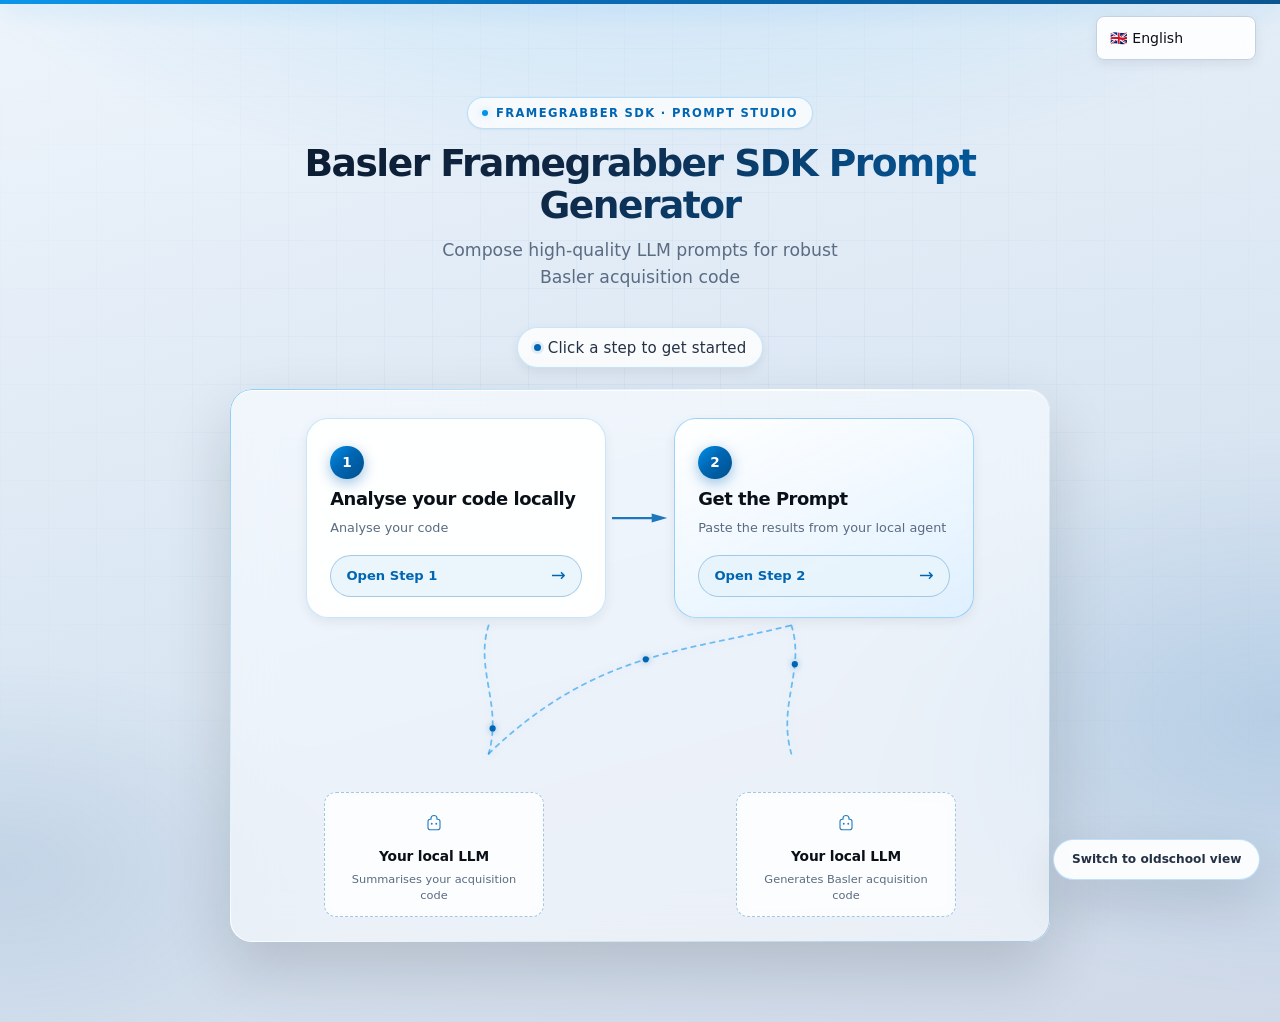
==== commit f98b6cc7: "Add files via upload" ====
--- a/index.html
+++ b/index.html
@@ -24,19 +24,19 @@
   <section class="modern-landing" id="modern-landing" aria-label="Get started">
     <div class="modern-landing-bg" aria-hidden="true"></div>
     <div class="modern-landing-inner">
-      <div class="modern-hero-copy">
+      <button type="button" class="modern-hero-copy" id="modern-hero-copy" data-modern-action="step1">
         <p id="modern-hero-eyebrow" class="modern-hero-eyebrow">Framegrabber SDK · Prompt Studio</p>
-        <h2 id="modern-hero-title" class="modern-hero-title">Basler Framegrabber SDK Prompt Generator</h2>
+        <span id="modern-hero-title" class="modern-hero-title">Basler Framegrabber SDK Prompt Generator</span>
         <p id="modern-hero-subtitle" class="modern-hero-subtitle">Compose high-quality LLM prompts for robust Basler acquisition code</p>
-      </div>
+      </button>
       <div class="modern-brand" aria-hidden="true">
         <span class="modern-brand-mark"></span>
       </div>
-      <p id="modern-landing-hint" class="modern-landing-hint">Click a step to get started</p>
+      <button type="button" id="modern-landing-hint" class="modern-landing-hint" data-modern-action="step1">Click a step to get started</button>
       <div class="modern-stage">
         <div class="modern-workflow-diagram" role="group" aria-label="Workflow overview">
         <div class="modern-wf-top">
-          <button type="button" class="modern-step-card" id="modern-step-1" data-step="1">
+          <button type="button" class="modern-step-card" id="modern-step-1" data-step="1" data-modern-action="step1">
             <span class="modern-step-num" aria-hidden="true">1</span>
             <span id="modern-step-1-label" class="modern-step-label">Analyse your code locally</span>
             <span id="modern-step-1-action" class="modern-step-desc">Analyse your code</span>
@@ -52,7 +52,7 @@
             </svg>
           </div>
 
-          <button type="button" class="modern-step-card modern-step-card-accent" id="modern-step-2" data-step="2">
+          <button type="button" class="modern-step-card modern-step-card-accent" id="modern-step-2" data-step="2" data-modern-action="step2">
             <span class="modern-step-num" aria-hidden="true">2</span>
             <span id="modern-step-2-label" class="modern-step-label">Get the Prompt</span>
             <span id="modern-step-2-action" class="modern-step-desc">Paste the results from your local agent</span>
@@ -78,9 +78,10 @@
               <animateMotion dur="2.2s" begin="1.1s" repeatCount="indefinite" path="M 0 0 C 16 50, -16 90, 0 146" />
             </circle>
           </svg>
-
-          <div class="modern-wf-llm-row">
-            <div class="modern-llm-node modern-llm-node-a">
+        </div>
+
+        <div class="modern-wf-llm-row">
+            <button type="button" class="modern-llm-node modern-llm-node-a" data-modern-action="step1">
               <span class="modern-llm-icon" aria-hidden="true">
                 <svg width="18" height="18" viewBox="0 0 24 24" fill="none" xmlns="http://www.w3.org/2000/svg">
                   <path d="M12 2a4 4 0 0 1 4 4v1h1a3 3 0 0 1 3 3v8a3 3 0 0 1-3 3H7a3 3 0 0 1-3-3v-8a3 3 0 0 1 3-3h1V6a4 4 0 0 1 4-4z" stroke="currentColor" stroke-width="1.5"/>
@@ -90,9 +91,9 @@
               </span>
               <span id="modern-llm-label-1" class="modern-llm-label">Your local LLM</span>
               <span id="modern-llm-hint-1" class="modern-llm-hint">Summarises your acquisition code</span>
-            </div>
-
-            <div class="modern-llm-node modern-llm-node-b">
+            </button>
+
+            <button type="button" class="modern-llm-node modern-llm-node-b" data-modern-action="step2">
               <span class="modern-llm-icon" aria-hidden="true">
                 <svg width="18" height="18" viewBox="0 0 24 24" fill="none" xmlns="http://www.w3.org/2000/svg">
                   <path d="M12 2a4 4 0 0 1 4 4v1h1a3 3 0 0 1 3 3v8a3 3 0 0 1-3 3H7a3 3 0 0 1-3-3v-8a3 3 0 0 1 3-3h1V6a4 4 0 0 1 4-4z" stroke="currentColor" stroke-width="1.5"/>
@@ -102,9 +103,8 @@
               </span>
               <span id="modern-llm-label-2" class="modern-llm-label">Your local LLM</span>
               <span id="modern-llm-hint-2" class="modern-llm-hint">Generates Basler acquisition code</span>
-            </div>
-          </div>
-        </div>
+            </button>
+          </div>
         </div>
       </div>
     </div>
@@ -126,16 +126,16 @@
   <section class="workflow-hero" aria-label="Workflow">
     <div class="workflow-hero-inner">
       <ol class="workflow-steps">
-        <li class="workflow-step workflow-step-active">
+        <li class="workflow-step workflow-step-active" id="workflow-nav-step-1" role="button" tabindex="0" data-modern-action="step1">
           <span class="workflow-step-num" aria-hidden="true">1</span>
           <span id="workflow-step-1-label" class="workflow-step-label">Analyse your code locally</span>
-          <button type="button" id="btn-workflow-analyse" class="btn btn-primary btn-workflow">Analyse your code</button>
+          <button type="button" id="btn-workflow-analyse" class="btn btn-primary btn-workflow" data-modern-action="step1">Analyse your code</button>
         </li>
         <li class="workflow-step-arrow" aria-hidden="true">→</li>
-        <li class="workflow-step">
+        <li class="workflow-step" id="workflow-nav-step-2" role="button" tabindex="0" data-modern-action="step2">
           <span class="workflow-step-num" aria-hidden="true">2</span>
           <span id="workflow-step-2-label" class="workflow-step-label">Get the Prompt</span>
-          <button type="button" id="btn-workflow-prompt" class="btn btn-secondary btn-workflow">Get the Prompt</button>
+          <button type="button" id="btn-workflow-prompt" class="btn btn-secondary btn-workflow" data-modern-action="step2">Get the Prompt</button>
         </li>
       </ol>
     </div>
--- a/style.css
+++ b/style.css
@@ -318,7 +318,14 @@
   border: 1px solid transparent;
   border-radius: var(--radius-pill);
   box-shadow: none;
+  cursor: pointer;
+  pointer-events: auto;
+  touch-action: manipulation;
   transition: background var(--transition), border-color var(--transition), transform var(--transition-spring);
+}
+
+.workflow-step .btn-workflow {
+  pointer-events: auto;
 }
 
 .workflow-step:hover {
@@ -353,6 +360,12 @@
   font-weight: 700;
   color: var(--text-secondary);
   letter-spacing: -0.01em;
+}
+
+.workflow-step:focus-visible {
+  outline: none;
+  border-color: rgba(0, 145, 234, 0.35);
+  box-shadow: 0 0 0 3px var(--accent-ring), var(--shadow-sm);
 }
 
 .workflow-step-arrow {
@@ -1288,17 +1301,19 @@
   min-height: 100vh;
   padding: 5.5rem 1.5rem 5rem;
   overflow: hidden;
+  z-index: 2;
 }
 
 .modern-landing-bg {
   position: absolute;
   inset: 0;
+  z-index: 0;
+  pointer-events: none;
   background:
     radial-gradient(ellipse 120% 80% at 50% -25%, rgba(0, 145, 234, 0.22) 0%, transparent 55%),
     radial-gradient(ellipse 70% 55% at 100% 70%, rgba(0, 102, 179, 0.14) 0%, transparent 50%),
     radial-gradient(ellipse 60% 45% at 0% 85%, rgba(0, 77, 140, 0.1) 0%, transparent 45%),
     linear-gradient(165deg, #eef4fb 0%, #dce8f4 45%, #cfd9e8 100%);
-  pointer-events: none;
 }
 
 .modern-landing-bg::before {
@@ -1330,12 +1345,43 @@
   width: 100%;
   max-width: 820px;
   text-align: center;
+  z-index: 1;
 }
 
 /* Hero typography */
 .modern-hero-copy {
-  margin-bottom: 1.75rem;
+  display: block;
+  width: 100%;
+  margin: 0 0 1.75rem;
+  padding: 0.5rem 0.75rem;
+  border: 1px solid transparent;
+  border-radius: var(--radius-xl);
+  background: transparent;
+  cursor: pointer;
+  text-align: center;
+  font: inherit;
+  color: inherit;
+  transition: transform var(--transition-spring), border-color var(--transition), background var(--transition), box-shadow var(--transition);
   animation: modern-hero-enter 0.7s cubic-bezier(0.22, 1, 0.36, 1) both;
+}
+
+.modern-hero-copy:hover {
+  transform: translateY(-3px);
+  background: rgba(255, 255, 255, 0.45);
+  border-color: rgba(0, 145, 234, 0.2);
+  box-shadow: var(--shadow-sm);
+}
+
+.modern-hero-copy:focus-visible {
+  outline: none;
+  border-color: var(--accent-bright);
+  box-shadow: 0 0 0 3px var(--accent-ring), var(--shadow-sm);
+}
+
+.modern-hero-copy .modern-hero-title,
+.modern-hero-copy .modern-hero-subtitle,
+.modern-hero-copy .modern-hero-eyebrow {
+  pointer-events: none;
 }
 
 .modern-hero-eyebrow {
@@ -1367,6 +1413,7 @@
 }
 
 .modern-hero-title {
+  display: block;
   margin: 0 0 0.65rem;
   font-size: clamp(1.65rem, 4.5vw, 2.35rem);
   font-weight: 800;
@@ -1444,7 +1491,22 @@
   backdrop-filter: blur(10px);
   -webkit-backdrop-filter: blur(10px);
   box-shadow: var(--shadow-sm);
+  cursor: pointer;
+  font: inherit;
+  transition: transform var(--transition-spring), border-color var(--transition), color var(--transition), box-shadow var(--transition);
   animation: modern-hint-pulse 2.5s ease-in-out infinite, modern-hero-enter 0.7s cubic-bezier(0.22, 1, 0.36, 1) 0.06s both;
+}
+
+.modern-landing-hint:hover {
+  transform: translateY(-2px);
+  border-color: rgba(0, 145, 234, 0.45);
+  color: var(--accent);
+  box-shadow: var(--shadow);
+}
+
+.modern-landing-hint:focus-visible {
+  outline: none;
+  box-shadow: 0 0 0 3px var(--accent-ring), var(--shadow-sm);
 }
 
 .modern-landing-hint::before {
@@ -1501,6 +1563,8 @@
   justify-content: center;
   gap: 0;
   width: 100%;
+  position: relative;
+  z-index: 2;
 }
 
 .modern-wf-top .modern-step-card {
@@ -1577,6 +1641,8 @@
   max-width: 640px;
   margin: -0.5rem auto 0;
   padding: 0 0.25rem;
+  position: relative;
+  z-index: 2;
 }
 
 .modern-wf-llm-row .modern-llm-node {
@@ -1594,6 +1660,7 @@
   flex-direction: column;
   align-items: center;
   gap: 0.35rem;
+  width: 100%;
   padding: 0.85rem 1rem;
   border: 1px dashed rgba(0, 102, 179, 0.35);
   border-radius: var(--radius);
@@ -1601,7 +1668,28 @@
   backdrop-filter: blur(8px);
   -webkit-backdrop-filter: blur(8px);
   text-align: center;
+  cursor: pointer;
+  font: inherit;
+  color: inherit;
+  transition: transform var(--transition-spring), border-color var(--transition), box-shadow var(--transition), background var(--transition);
   animation: modern-llm-glow 2.4s ease-in-out infinite;
+}
+
+.modern-llm-node:hover {
+  transform: translateY(-3px);
+  border-color: rgba(0, 145, 234, 0.55);
+  border-style: solid;
+  background: #fff;
+  box-shadow: var(--shadow-sm);
+  animation: none;
+}
+
+.modern-llm-node:focus-visible {
+  outline: none;
+  border-color: var(--accent-bright);
+  border-style: solid;
+  box-shadow: 0 0 0 3px var(--accent-ring), var(--shadow-sm);
+  animation: none;
 }
 
 .modern-llm-node-a { animation-delay: 0s; }
@@ -1645,7 +1733,11 @@
 .modern-step-card {
   width: 100%;
   max-width: 300px;
-  display: flex;
+  position: relative;
+  z-index: 3;
+  display: flex;
+  pointer-events: auto;
+  touch-action: manipulation;
   flex-direction: column;
   align-items: flex-start;
   gap: 0.5rem;
@@ -1847,6 +1939,12 @@
   display: block;
 }
 
+.view-modern.view-modern-expanded .workflow-hero {
+  position: relative;
+  z-index: 2;
+  padding-top: 4.75rem;
+}
+
 .view-modern.view-modern-expanded .main-layout { display: grid; }
 
 .view-modern .site-header { display: block; }
@@ -1933,6 +2031,9 @@
 
 @media (prefers-reduced-motion: reduce) {
   .modern-step-card:hover { transform: none; }
+  .modern-hero-copy:hover,
+  .modern-landing-hint:hover,
+  .modern-llm-node:hover { transform: none; }
   .modern-landing-hint,
   .modern-landing-hint::before,
   .modern-step-card,
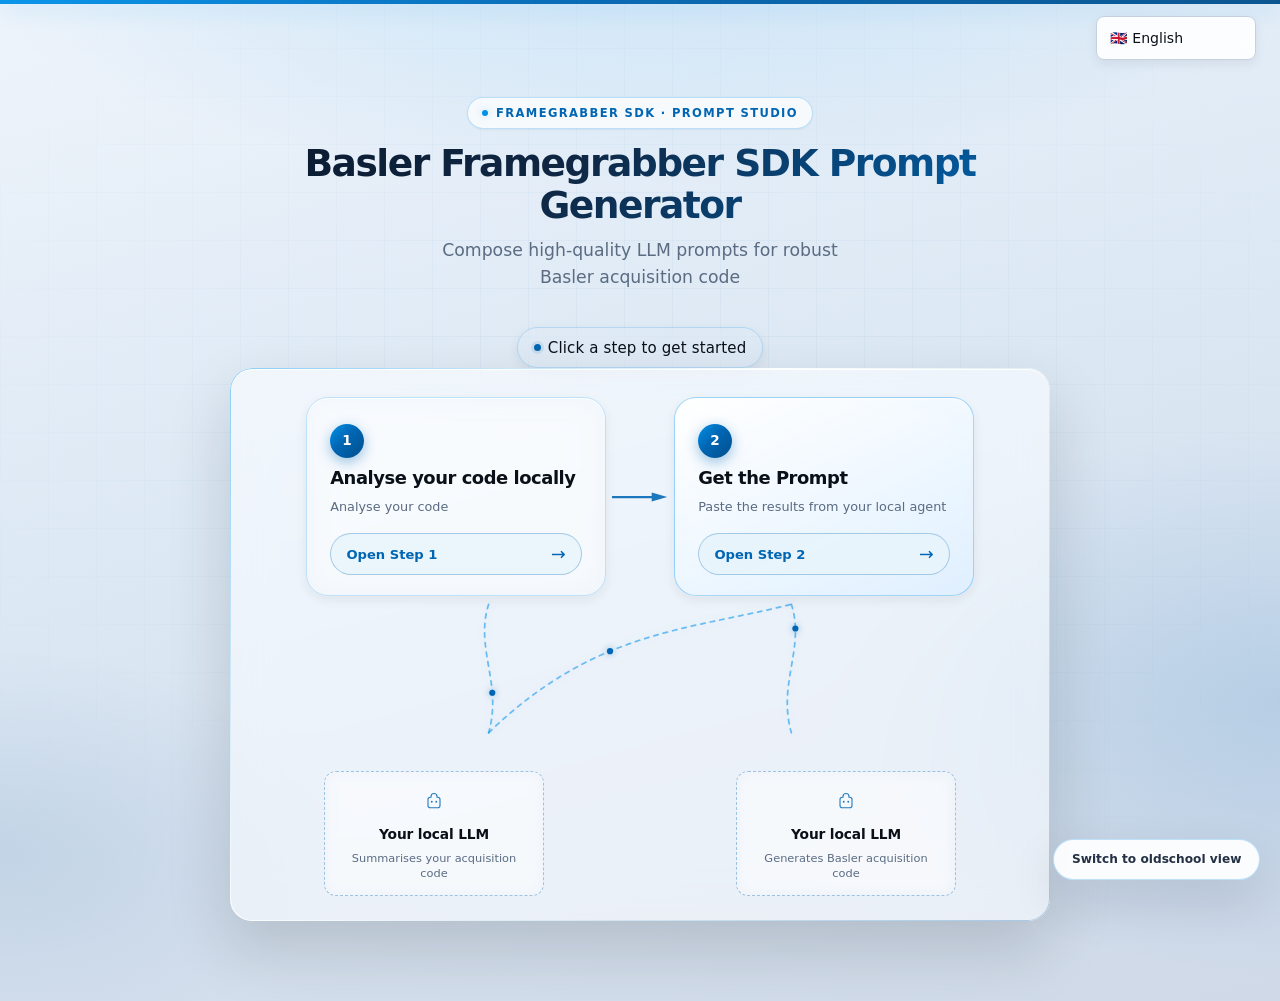
==== commit 69536679: "Add files via upload" ====
--- a/index.html
+++ b/index.html
@@ -24,11 +24,11 @@
   <section class="modern-landing" id="modern-landing" aria-label="Get started">
     <div class="modern-landing-bg" aria-hidden="true"></div>
     <div class="modern-landing-inner">
-      <button type="button" class="modern-hero-copy" id="modern-hero-copy" data-modern-action="step1">
-        <p id="modern-hero-eyebrow" class="modern-hero-eyebrow">Framegrabber SDK · Prompt Studio</p>
+      <div class="modern-hero-copy" id="modern-hero-copy" role="button" tabindex="0" data-modern-action="step1">
+        <span id="modern-hero-eyebrow" class="modern-hero-eyebrow">Framegrabber SDK · Prompt Studio</span>
         <span id="modern-hero-title" class="modern-hero-title">Basler Framegrabber SDK Prompt Generator</span>
-        <p id="modern-hero-subtitle" class="modern-hero-subtitle">Compose high-quality LLM prompts for robust Basler acquisition code</p>
-      </button>
+        <span id="modern-hero-subtitle" class="modern-hero-subtitle">Compose high-quality LLM prompts for robust Basler acquisition code</span>
+      </div>
       <div class="modern-brand" aria-hidden="true">
         <span class="modern-brand-mark"></span>
       </div>
--- a/style.css
+++ b/style.css
@@ -1348,6 +1348,16 @@
   z-index: 1;
 }
 
+/* Reset native button chrome on landing (avoids tan/brown UA backgrounds on Pages) */
+.modern-landing button {
+  margin: 0;
+  appearance: none;
+  -webkit-appearance: none;
+  font-family: inherit;
+  color: inherit;
+  background-color: transparent;
+}
+
 /* Hero typography */
 .modern-hero-copy {
   display: block;
@@ -1361,6 +1371,7 @@
   text-align: center;
   font: inherit;
   color: inherit;
+  outline: none;
   transition: transform var(--transition-spring), border-color var(--transition), background var(--transition), box-shadow var(--transition);
   animation: modern-hero-enter 0.7s cubic-bezier(0.22, 1, 0.36, 1) both;
 }
@@ -1419,19 +1430,42 @@
   font-weight: 800;
   letter-spacing: -0.04em;
   line-height: 1.12;
-  background: var(--gradient-hero);
-  -webkit-background-clip: text;
-  background-clip: text;
-  -webkit-text-fill-color: transparent;
+  color: #0f2744;
+}
+
+@supports ((-webkit-background-clip: text) or (background-clip: text)) {
+  .modern-hero-title {
+    background-image: linear-gradient(135deg, #0b1a2e 0%, #0f2744 40%, #0066b3 100%);
+    background-repeat: no-repeat;
+    background-size: 100% 100%;
+    -webkit-background-clip: text;
+    background-clip: text;
+    -webkit-text-fill-color: transparent;
+    color: transparent;
+  }
 }
 
 .modern-hero-subtitle {
+  display: block;
   margin: 0 auto;
   max-width: 38ch;
   font-size: clamp(0.95rem, 2.2vw, 1.08rem);
   font-weight: 500;
   line-height: 1.55;
   color: var(--text-muted);
+}
+
+@media (forced-colors: active) {
+  .modern-hero-title {
+    background: none !important;
+    -webkit-text-fill-color: CanvasText !important;
+    color: CanvasText !important;
+  }
+
+  .modern-hero-copy:hover {
+    background: Canvas;
+    border-color: CanvasText;
+  }
 }
 
 @keyframes modern-hero-enter {
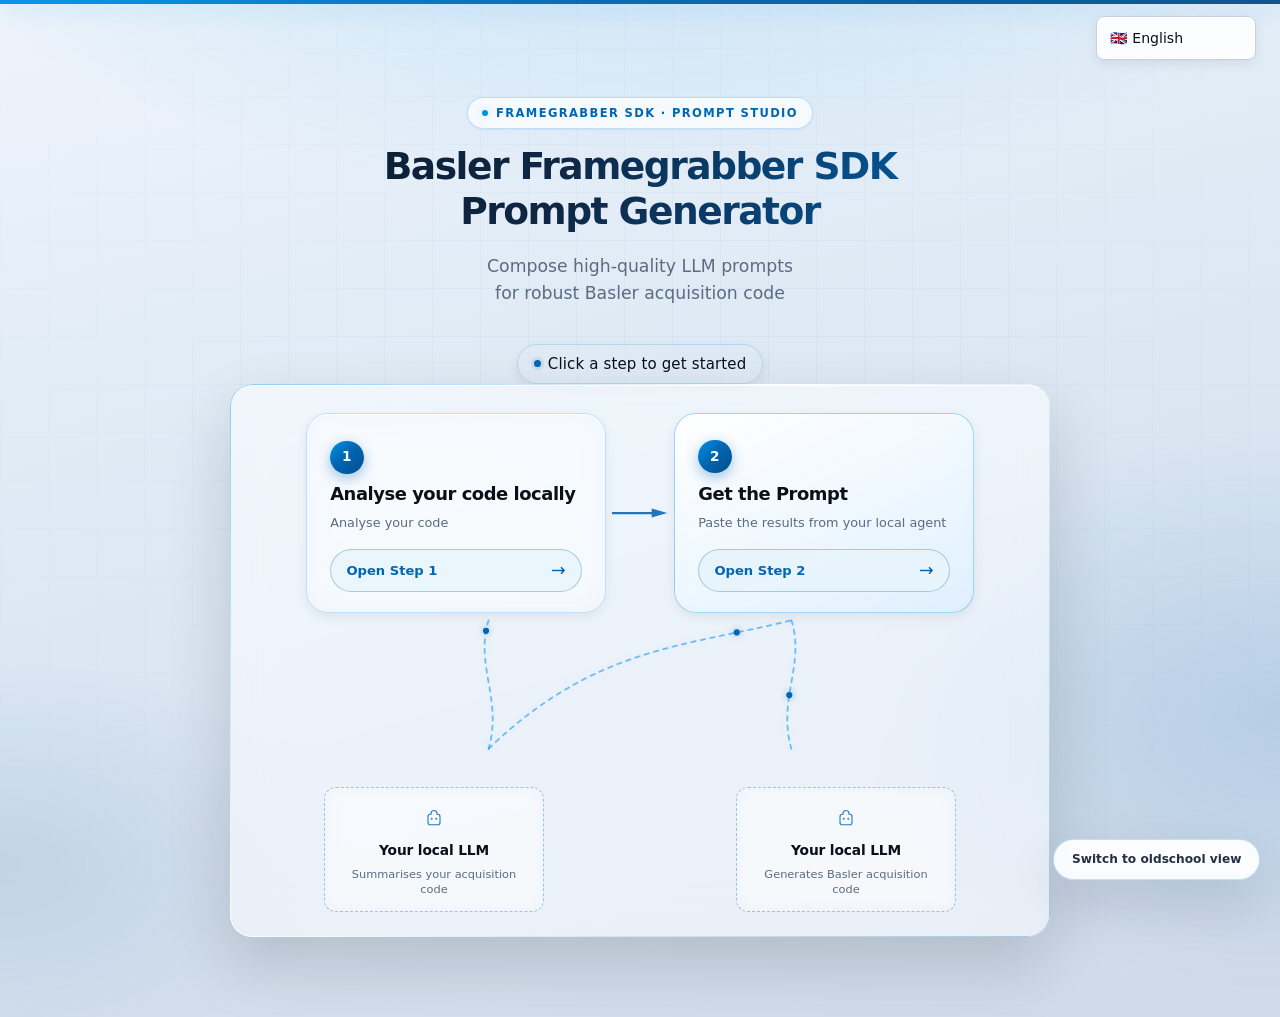
==== commit 8a40dc54: "Add files via upload" ====
--- a/index.html
+++ b/index.html
@@ -26,7 +26,10 @@
     <div class="modern-landing-inner">
       <div class="modern-hero-copy" id="modern-hero-copy" role="button" tabindex="0" data-modern-action="step1">
         <span id="modern-hero-eyebrow" class="modern-hero-eyebrow">Framegrabber SDK · Prompt Studio</span>
-        <span id="modern-hero-title" class="modern-hero-title">Basler Framegrabber SDK Prompt Generator</span>
+        <span class="modern-hero-title" id="modern-hero-title">
+          <span id="modern-hero-title-line-1" class="modern-hero-title-line">Basler Framegrabber SDK</span>
+          <span id="modern-hero-title-line-2" class="modern-hero-title-line">Prompt Generator</span>
+        </span>
         <span id="modern-hero-subtitle" class="modern-hero-subtitle">Compose high-quality LLM prompts for robust Basler acquisition code</span>
       </div>
       <div class="modern-brand" aria-hidden="true">
--- a/style.css
+++ b/style.css
@@ -1360,7 +1360,9 @@
 
 /* Hero typography */
 .modern-hero-copy {
-  display: block;
+  display: flex;
+  flex-direction: column;
+  align-items: center;
   width: 100%;
   margin: 0 0 1.75rem;
   padding: 0.5rem 0.75rem;
@@ -1390,6 +1392,7 @@
 }
 
 .modern-hero-copy .modern-hero-title,
+.modern-hero-copy .modern-hero-title-line,
 .modern-hero-copy .modern-hero-subtitle,
 .modern-hero-copy .modern-hero-eyebrow {
   pointer-events: none;
@@ -1399,7 +1402,7 @@
   display: inline-flex;
   align-items: center;
   gap: 0.5rem;
-  margin: 0 0 0.85rem;
+  margin: 0 0 1rem;
   padding: 0.35rem 0.9rem;
   font-size: 0.72rem;
   font-weight: 700;
@@ -1412,6 +1415,9 @@
   backdrop-filter: blur(10px);
   -webkit-backdrop-filter: blur(10px);
   box-shadow: var(--shadow-xs);
+  flex-shrink: 0;
+  max-width: calc(100% - 1rem);
+  text-wrap: balance;
 }
 
 .modern-hero-eyebrow::before {
@@ -1424,17 +1430,27 @@
 }
 
 .modern-hero-title {
+  display: flex;
+  flex-direction: column;
+  align-items: center;
+  gap: 0.12rem;
+  width: 100%;
+  margin: 0 0 0.25rem;
+}
+
+.modern-hero-title-line {
   display: block;
-  margin: 0 0 0.65rem;
+  width: 100%;
   font-size: clamp(1.65rem, 4.5vw, 2.35rem);
   font-weight: 800;
   letter-spacing: -0.04em;
-  line-height: 1.12;
+  line-height: 1.15;
   color: #0f2744;
+  text-wrap: balance;
 }
 
 @supports ((-webkit-background-clip: text) or (background-clip: text)) {
-  .modern-hero-title {
+  .modern-hero-title-line {
     background-image: linear-gradient(135deg, #0b1a2e 0%, #0f2744 40%, #0066b3 100%);
     background-repeat: no-repeat;
     background-size: 100% 100%;
@@ -1447,16 +1463,19 @@
 
 .modern-hero-subtitle {
   display: block;
-  margin: 0 auto;
-  max-width: 38ch;
+  width: 100%;
+  max-width: 36ch;
+  margin: 0.85rem auto 0;
+  padding-top: 0.15rem;
   font-size: clamp(0.95rem, 2.2vw, 1.08rem);
   font-weight: 500;
   line-height: 1.55;
   color: var(--text-muted);
+  text-wrap: balance;
 }
 
 @media (forced-colors: active) {
-  .modern-hero-title {
+  .modern-hero-title-line {
     background: none !important;
     -webkit-text-fill-color: CanvasText !important;
     color: CanvasText !important;
